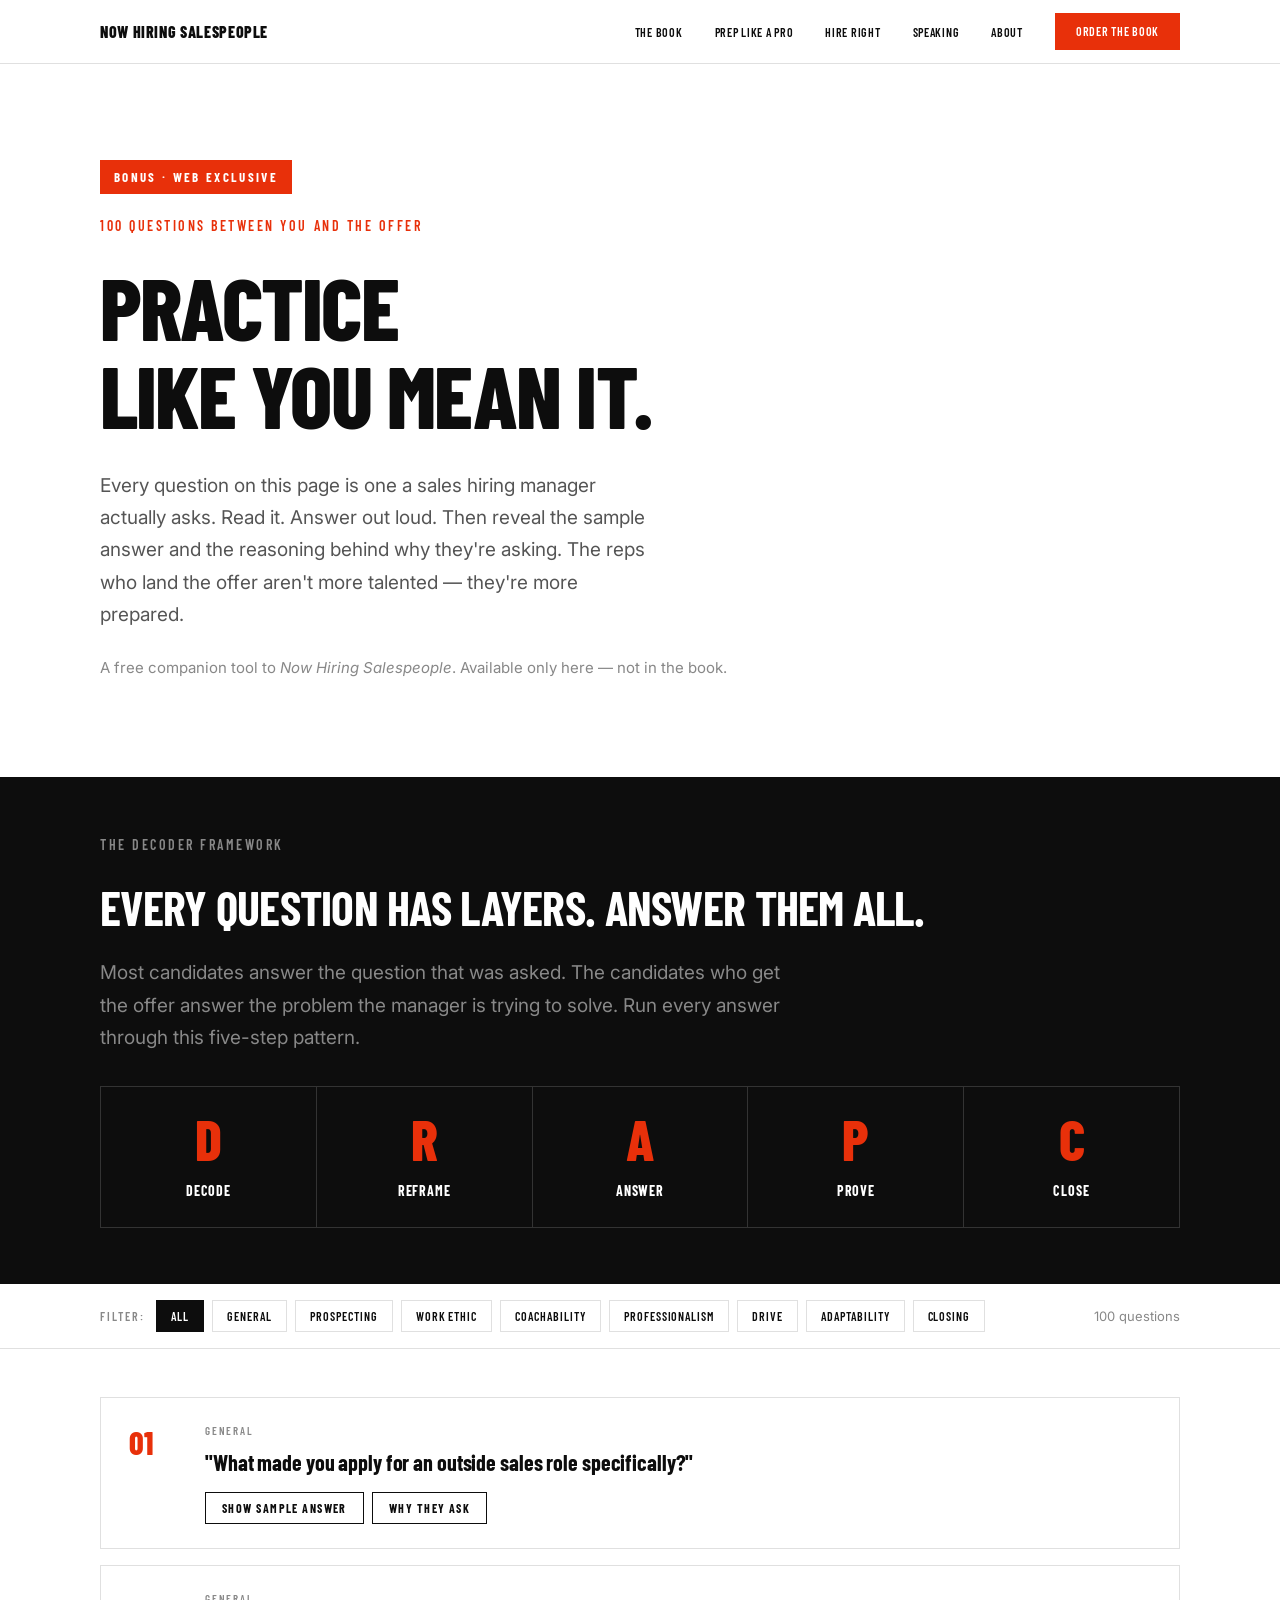
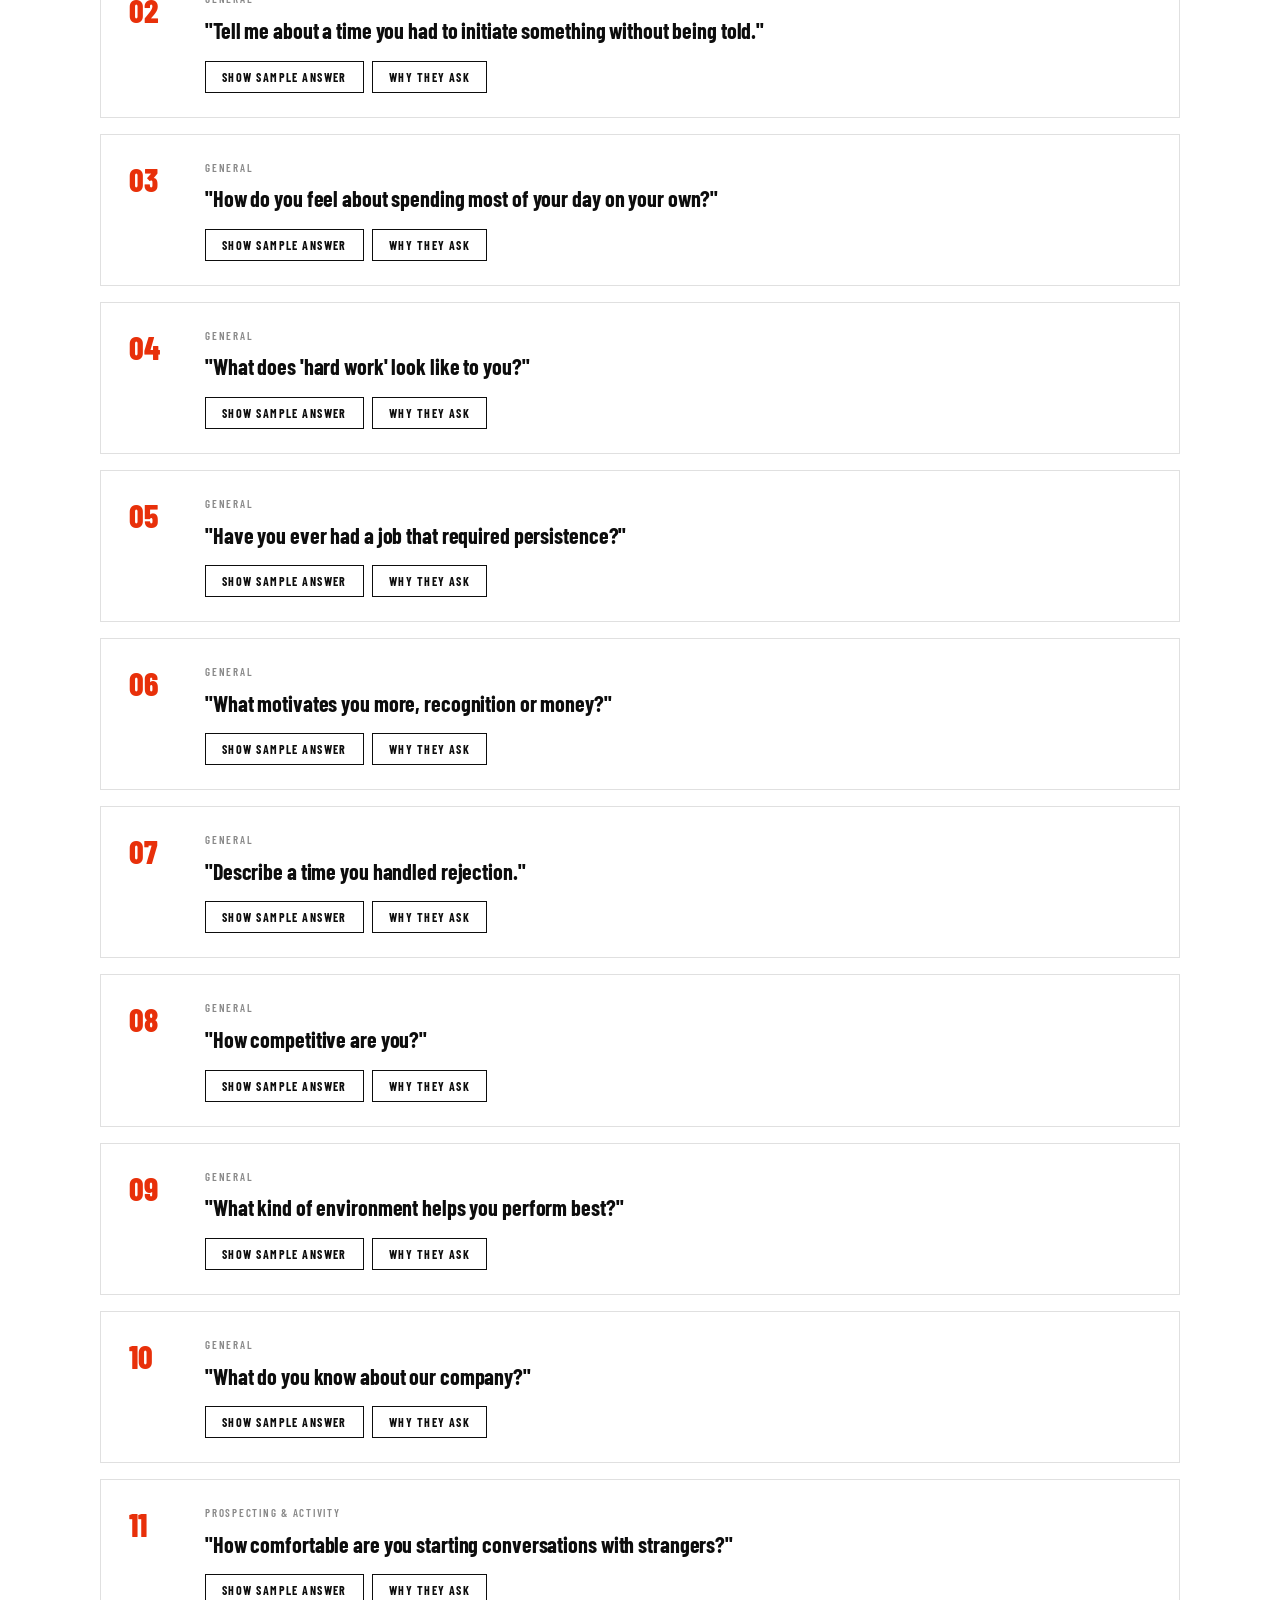
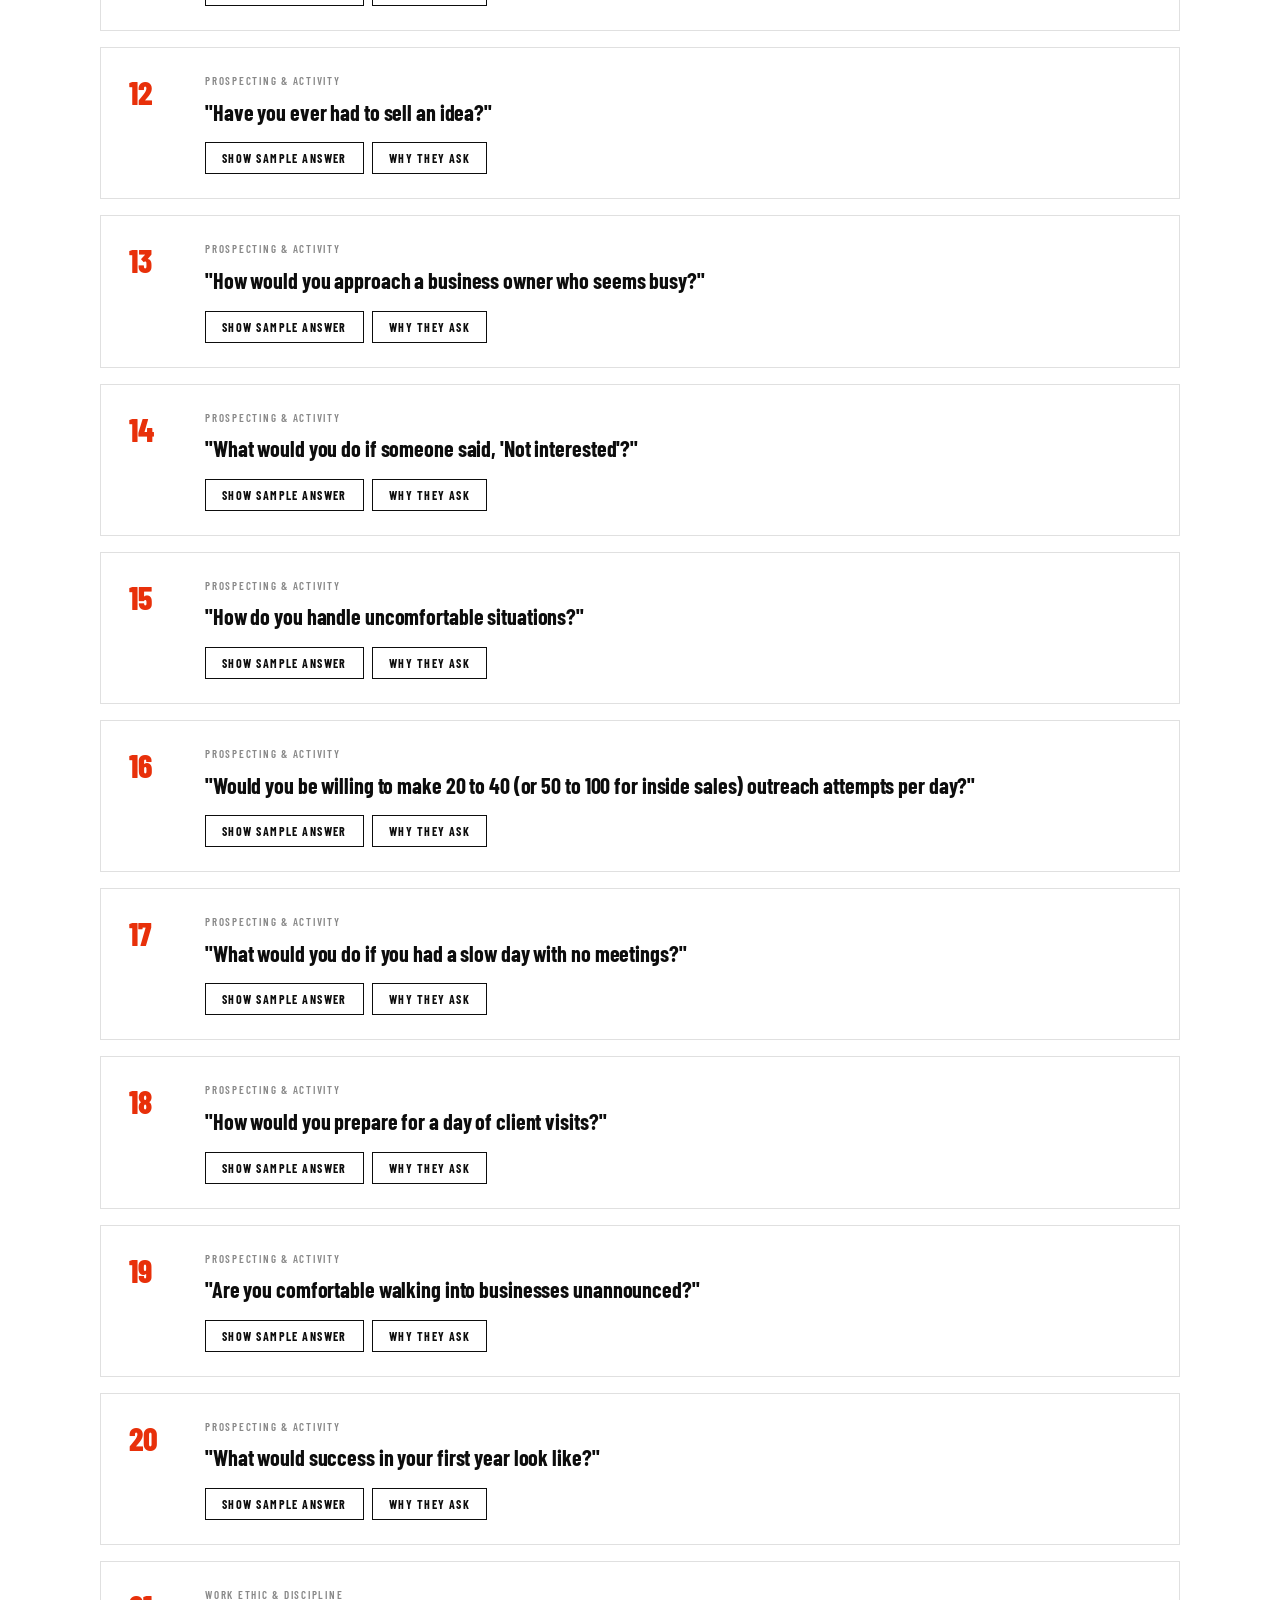
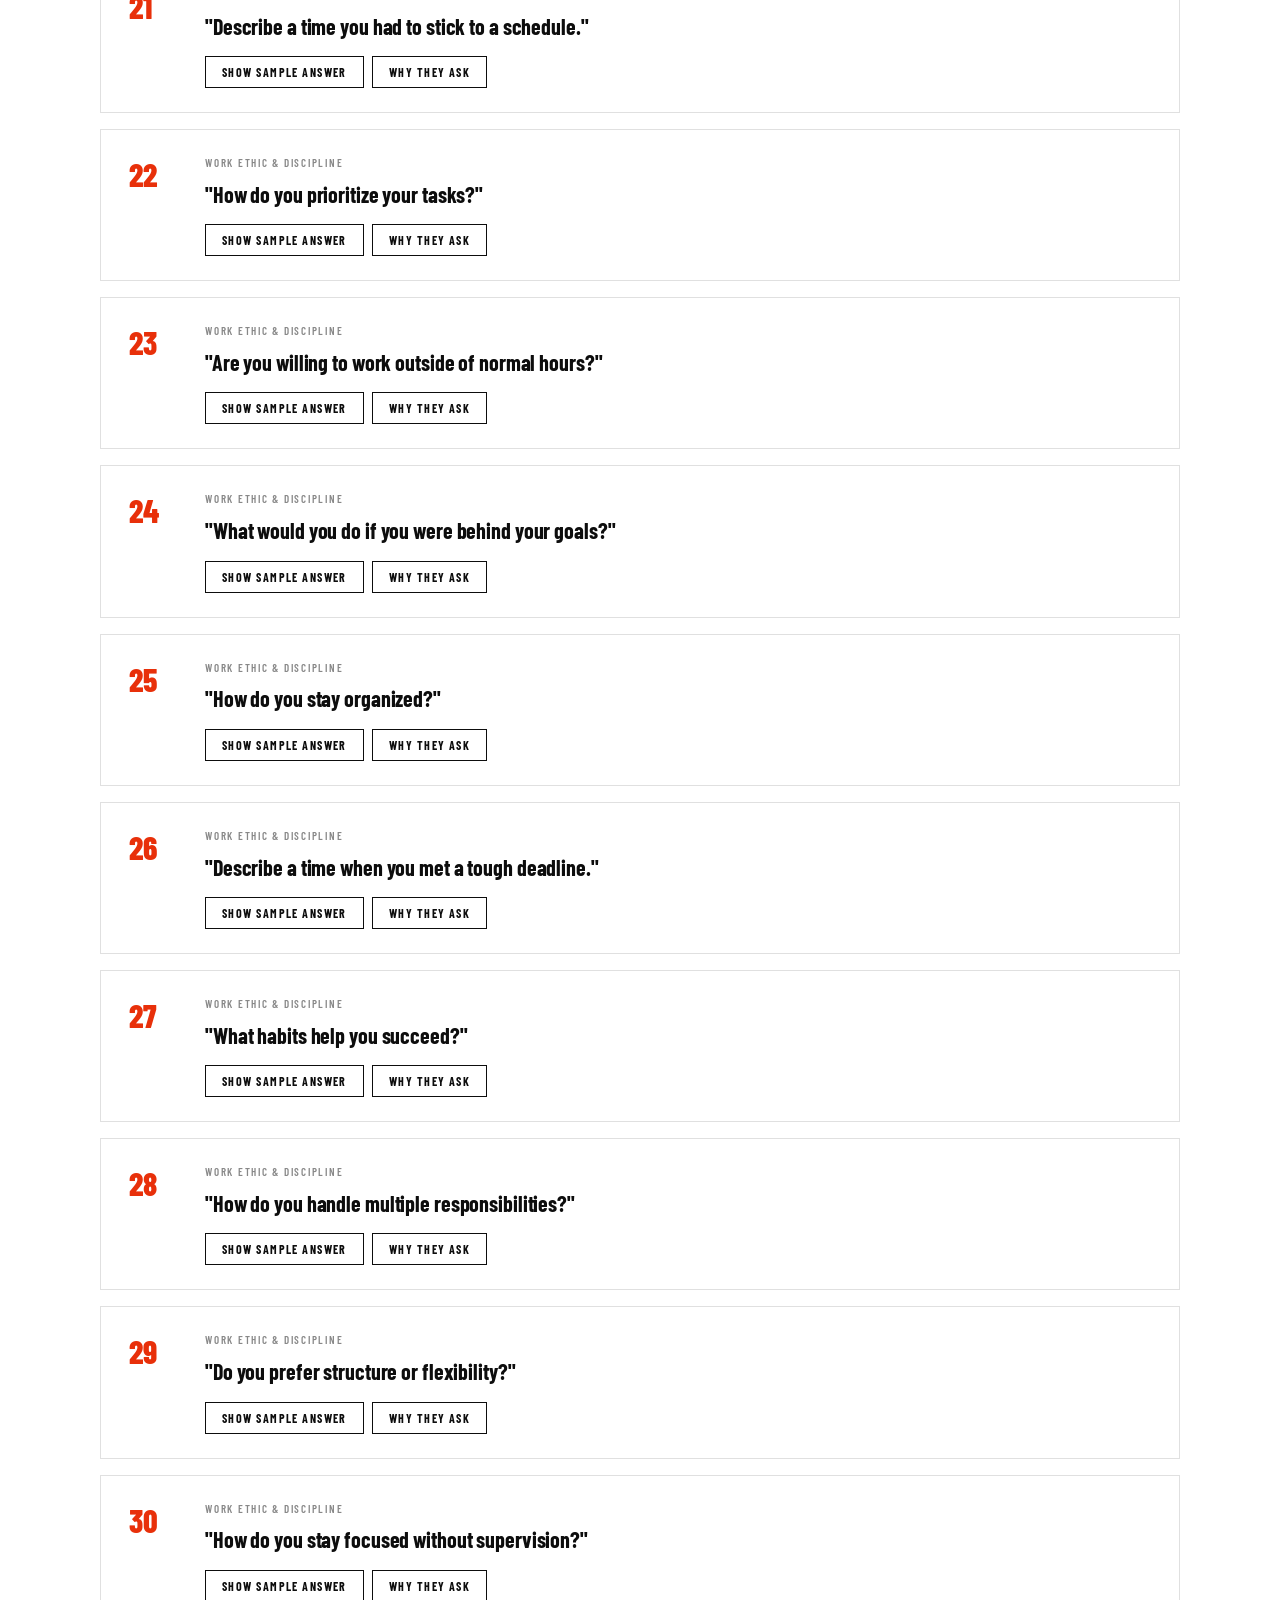
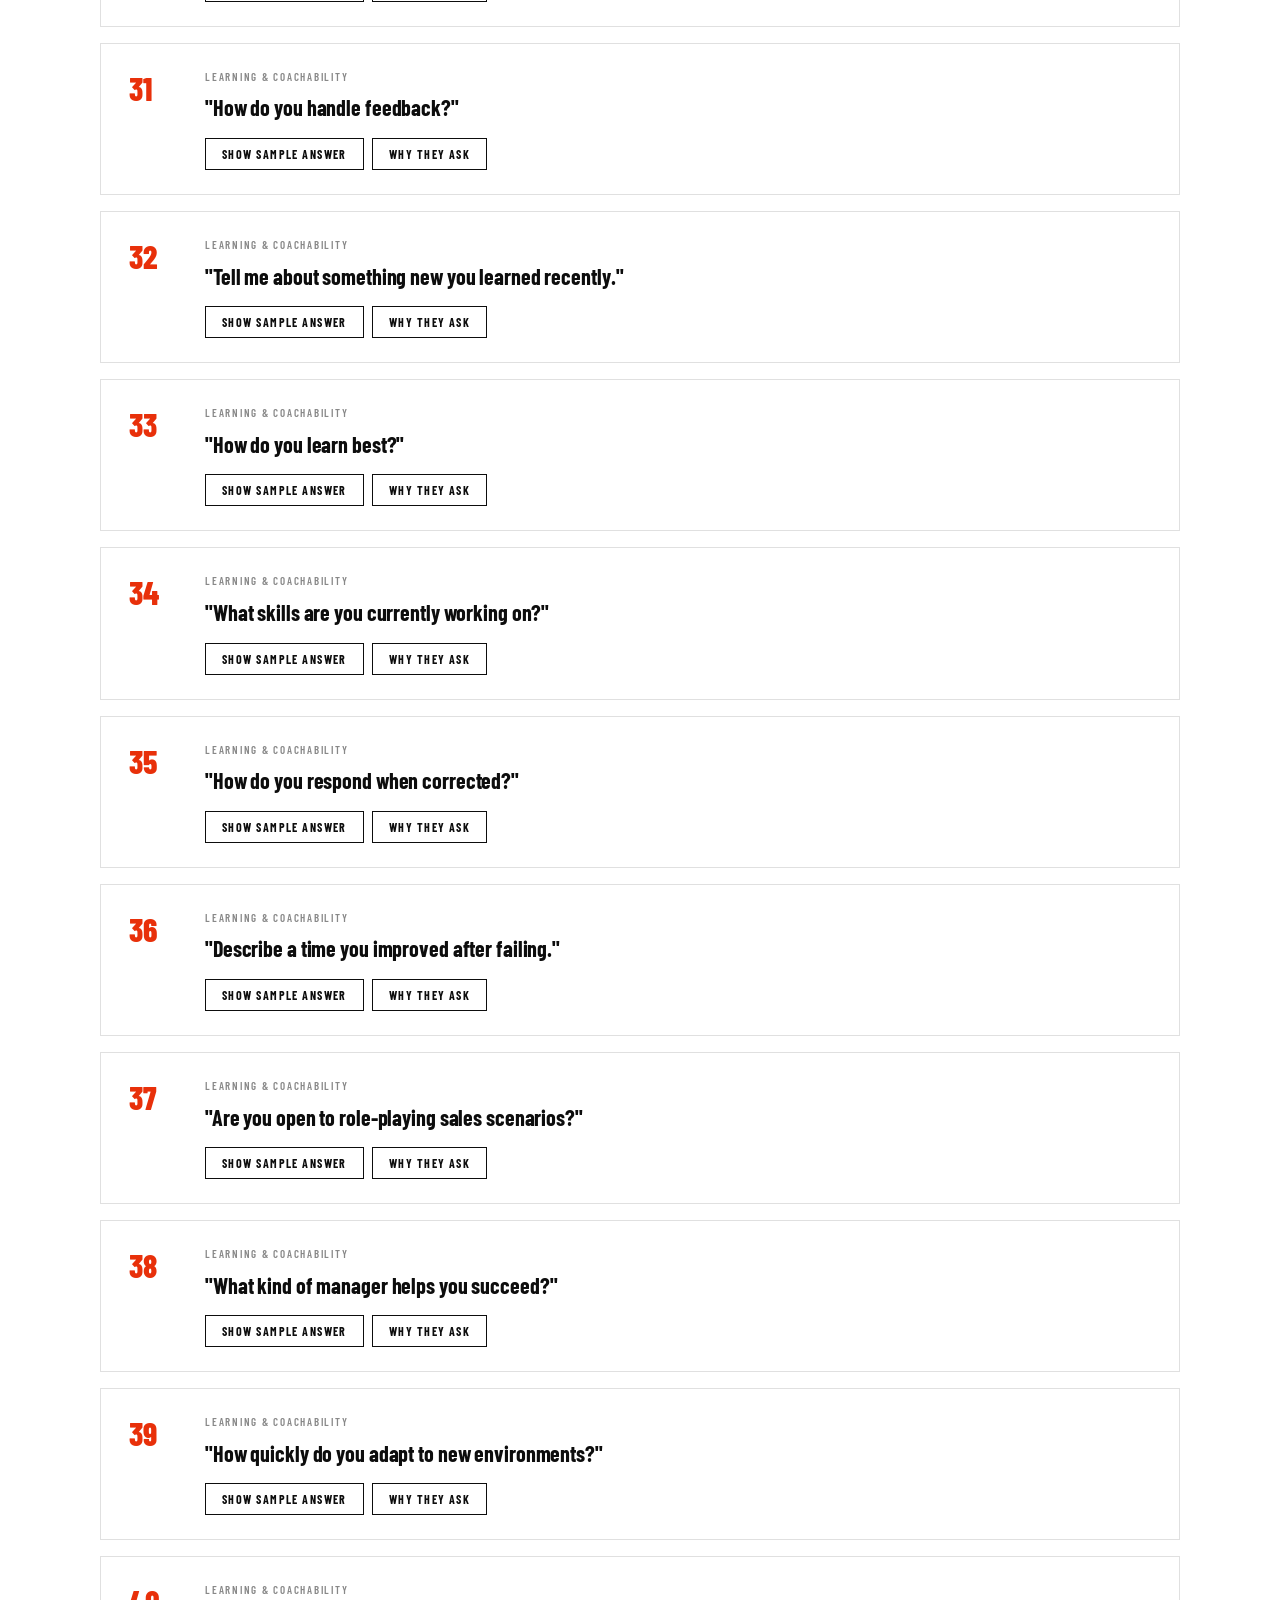
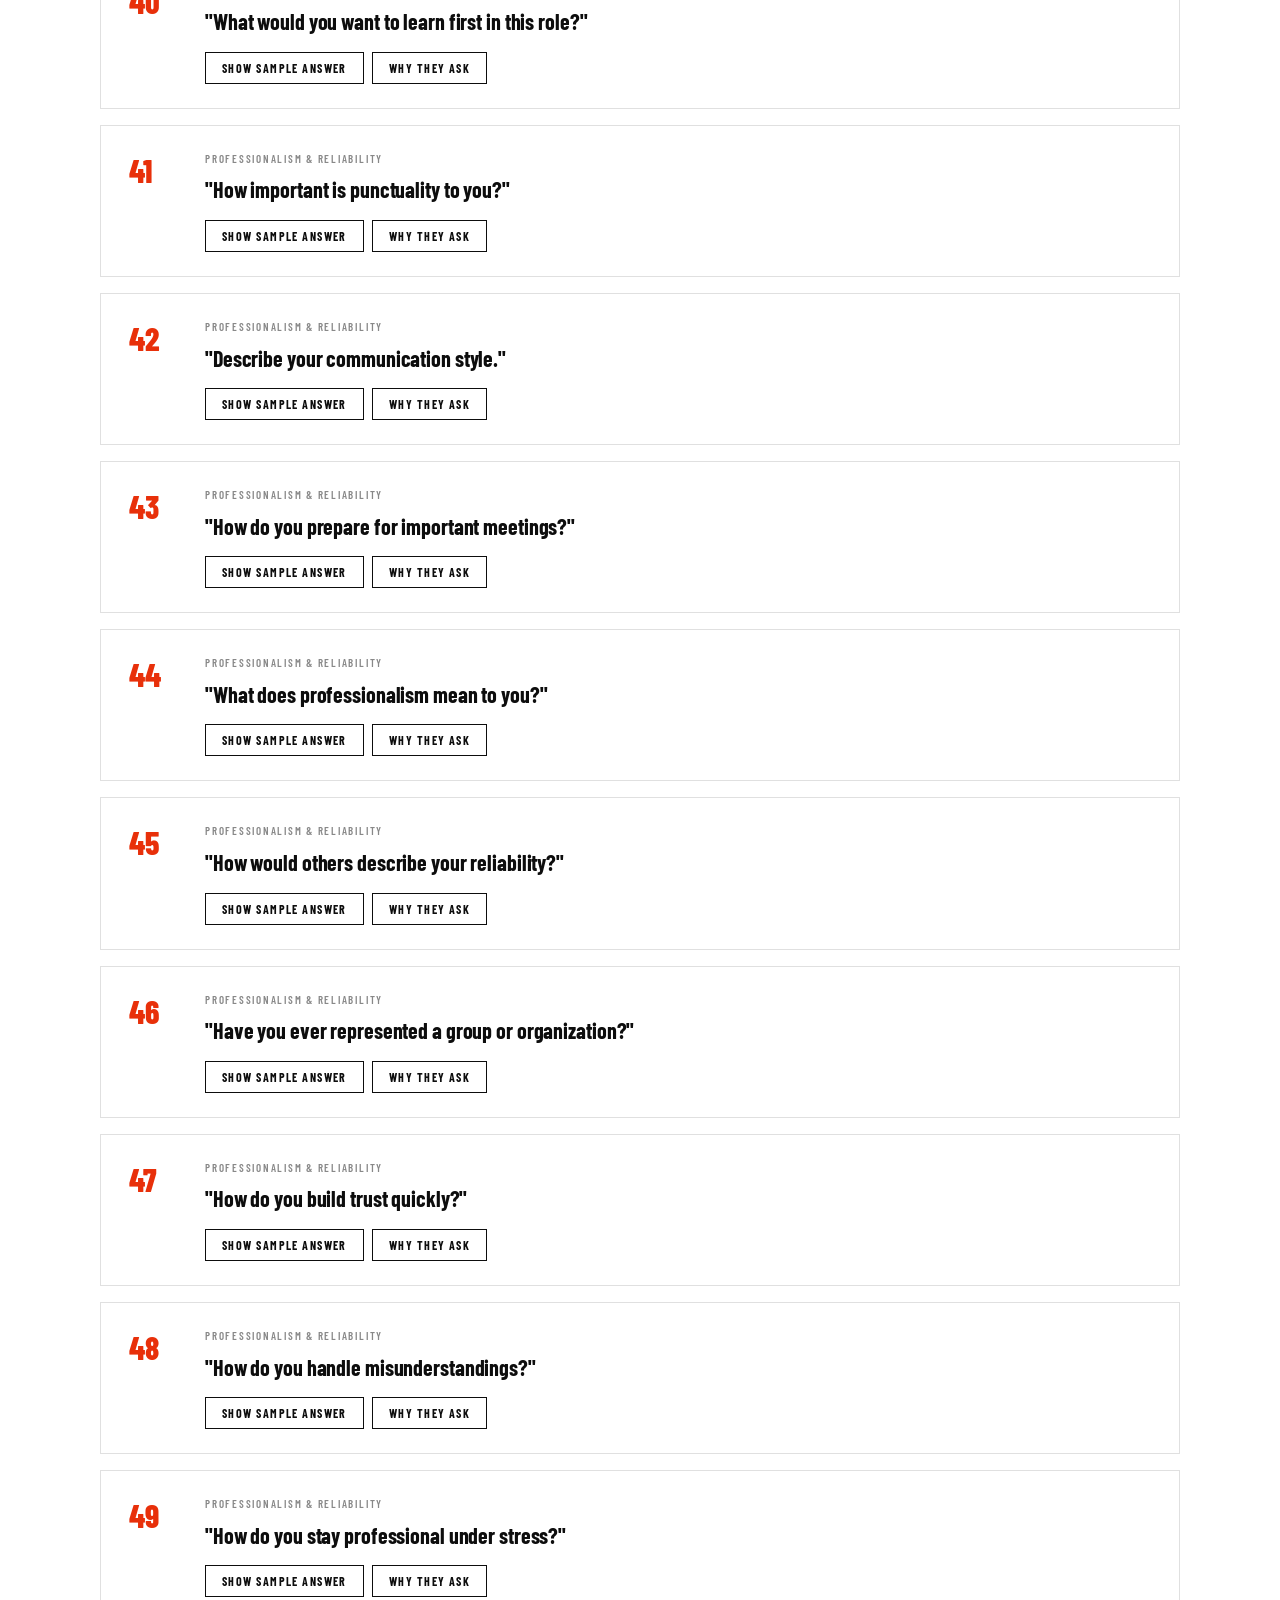
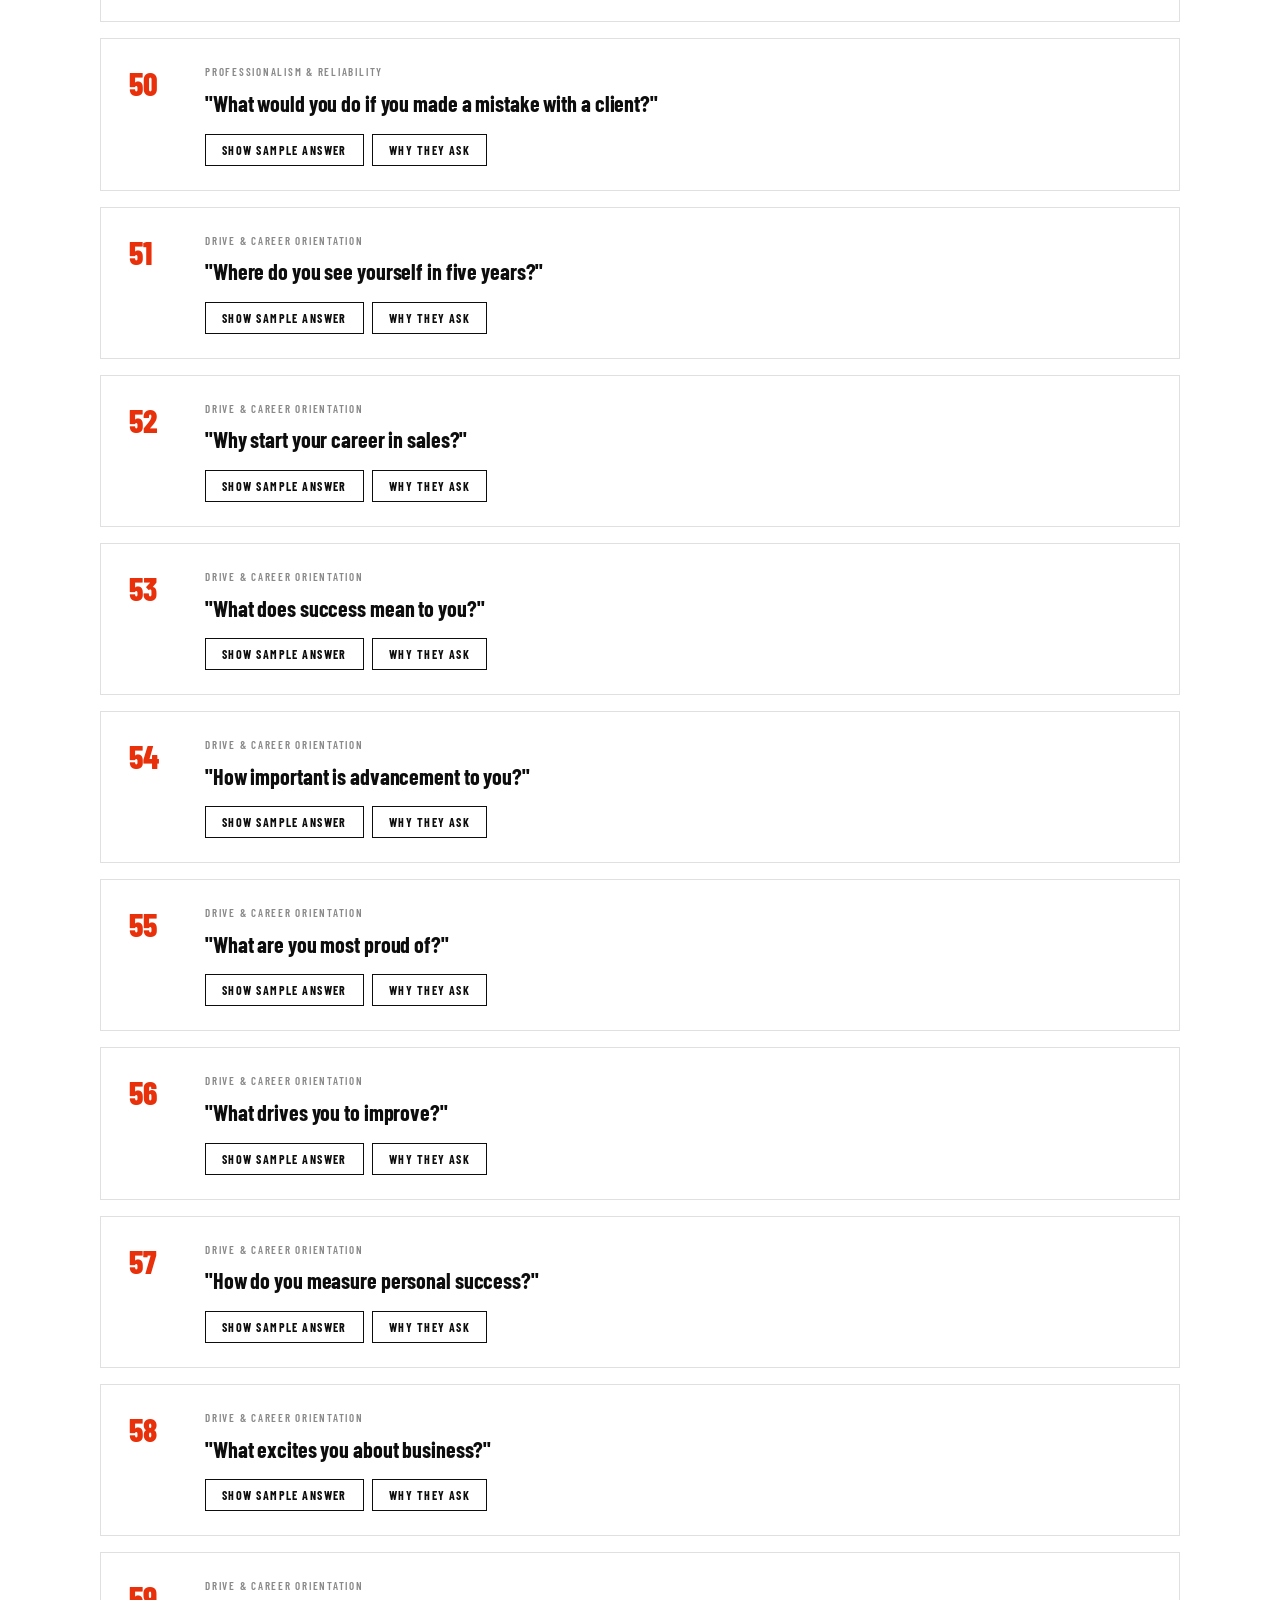
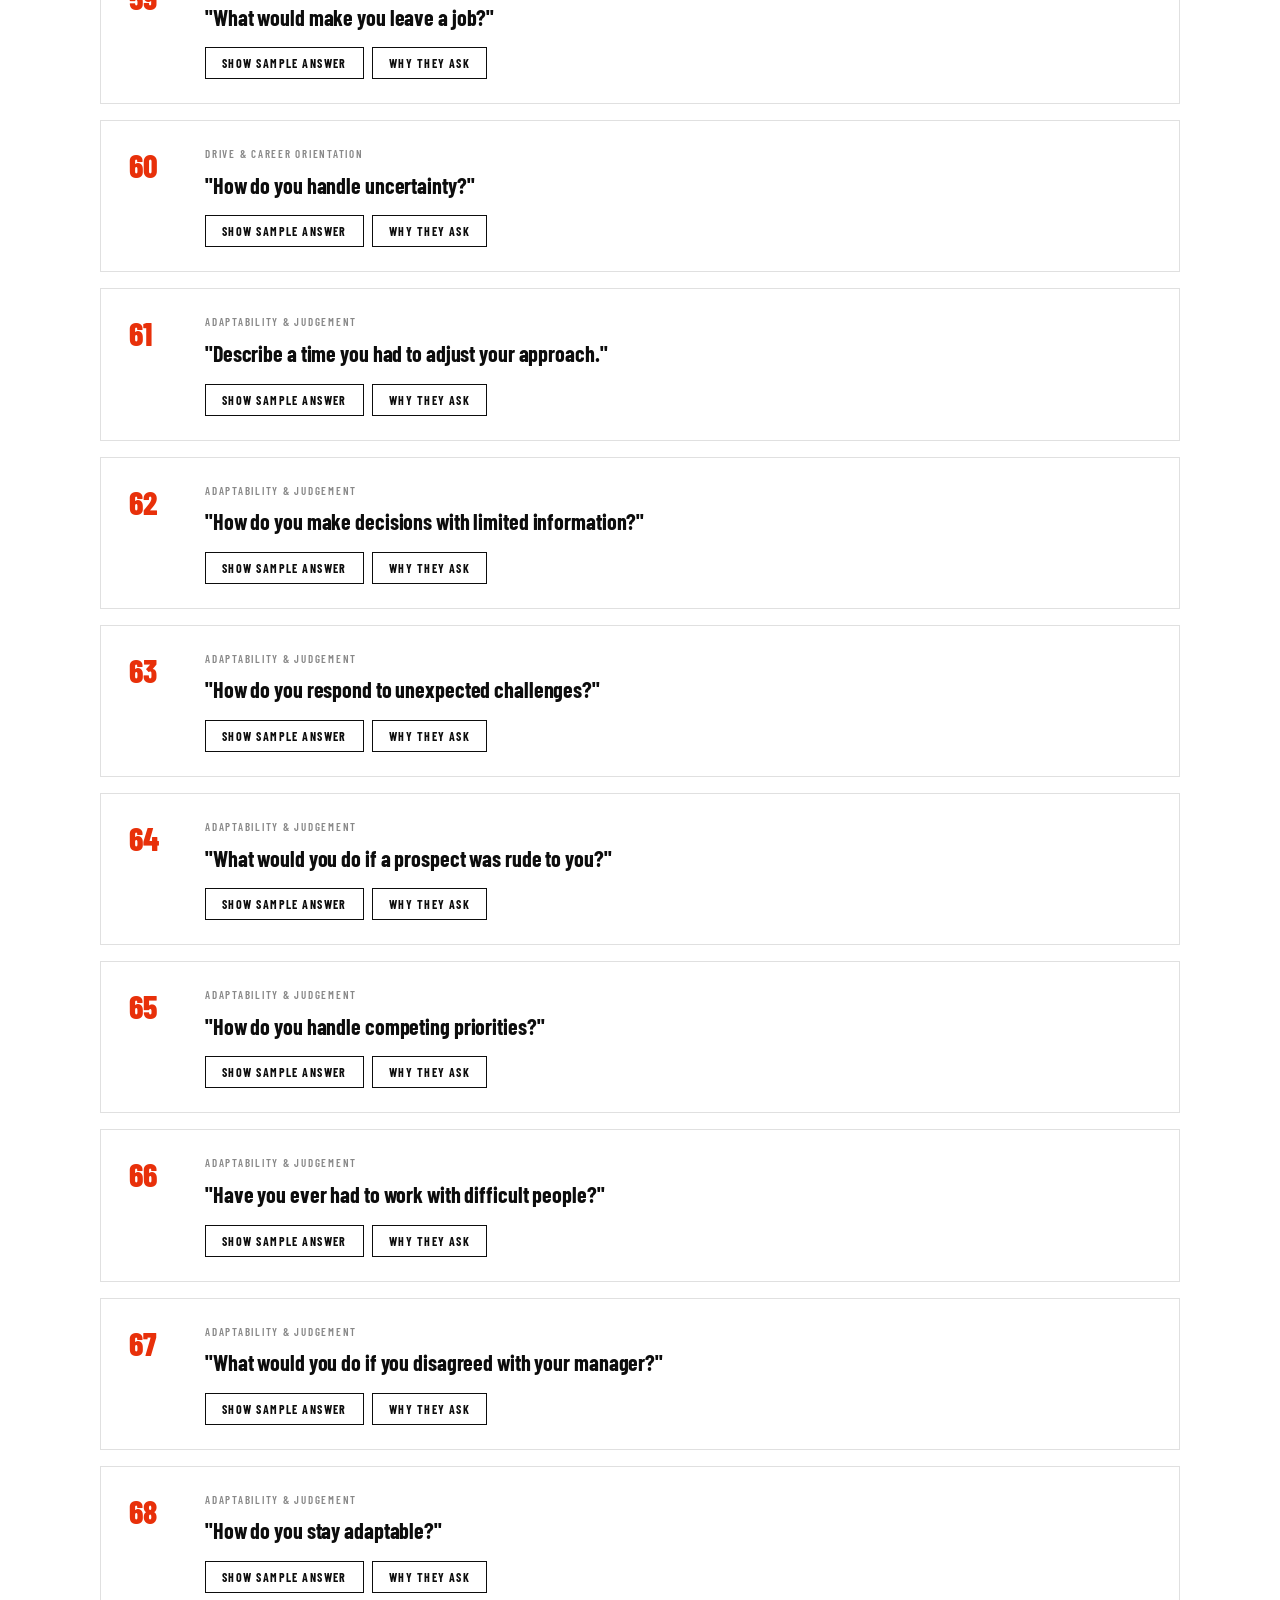
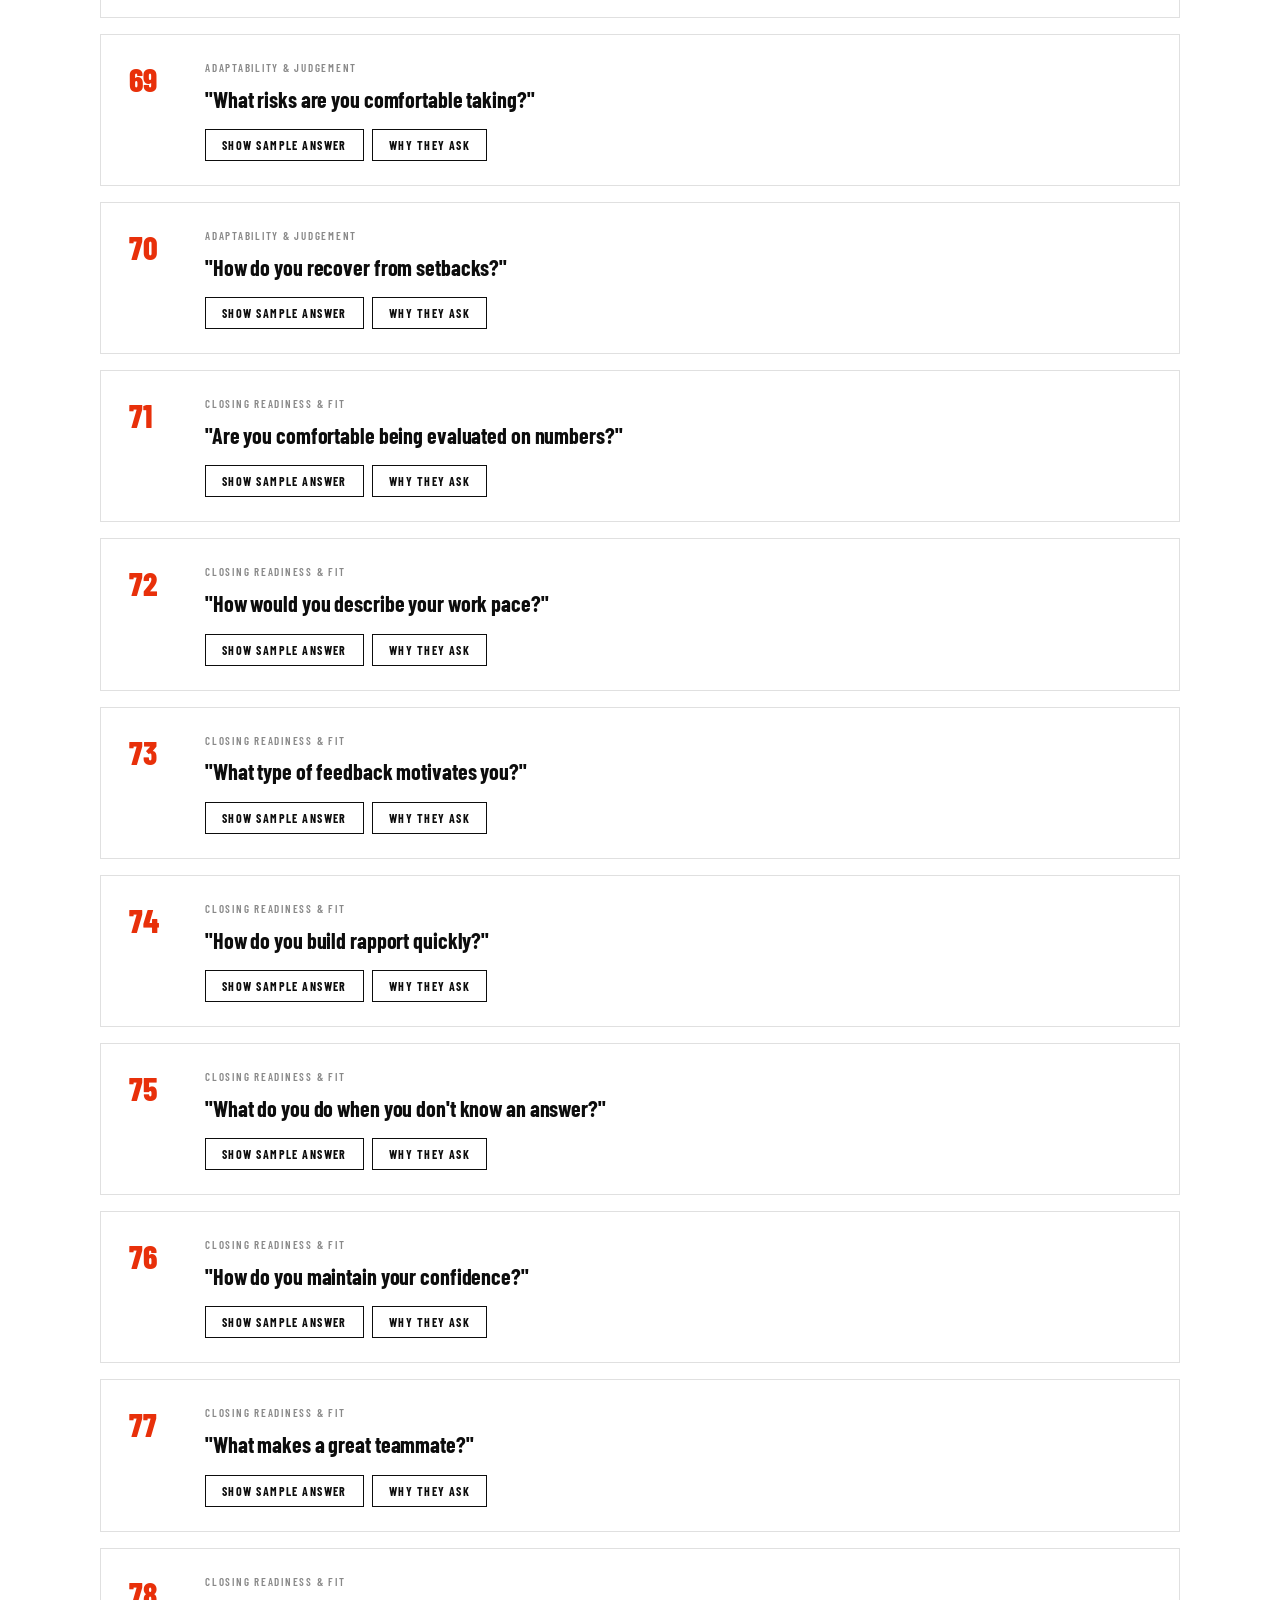
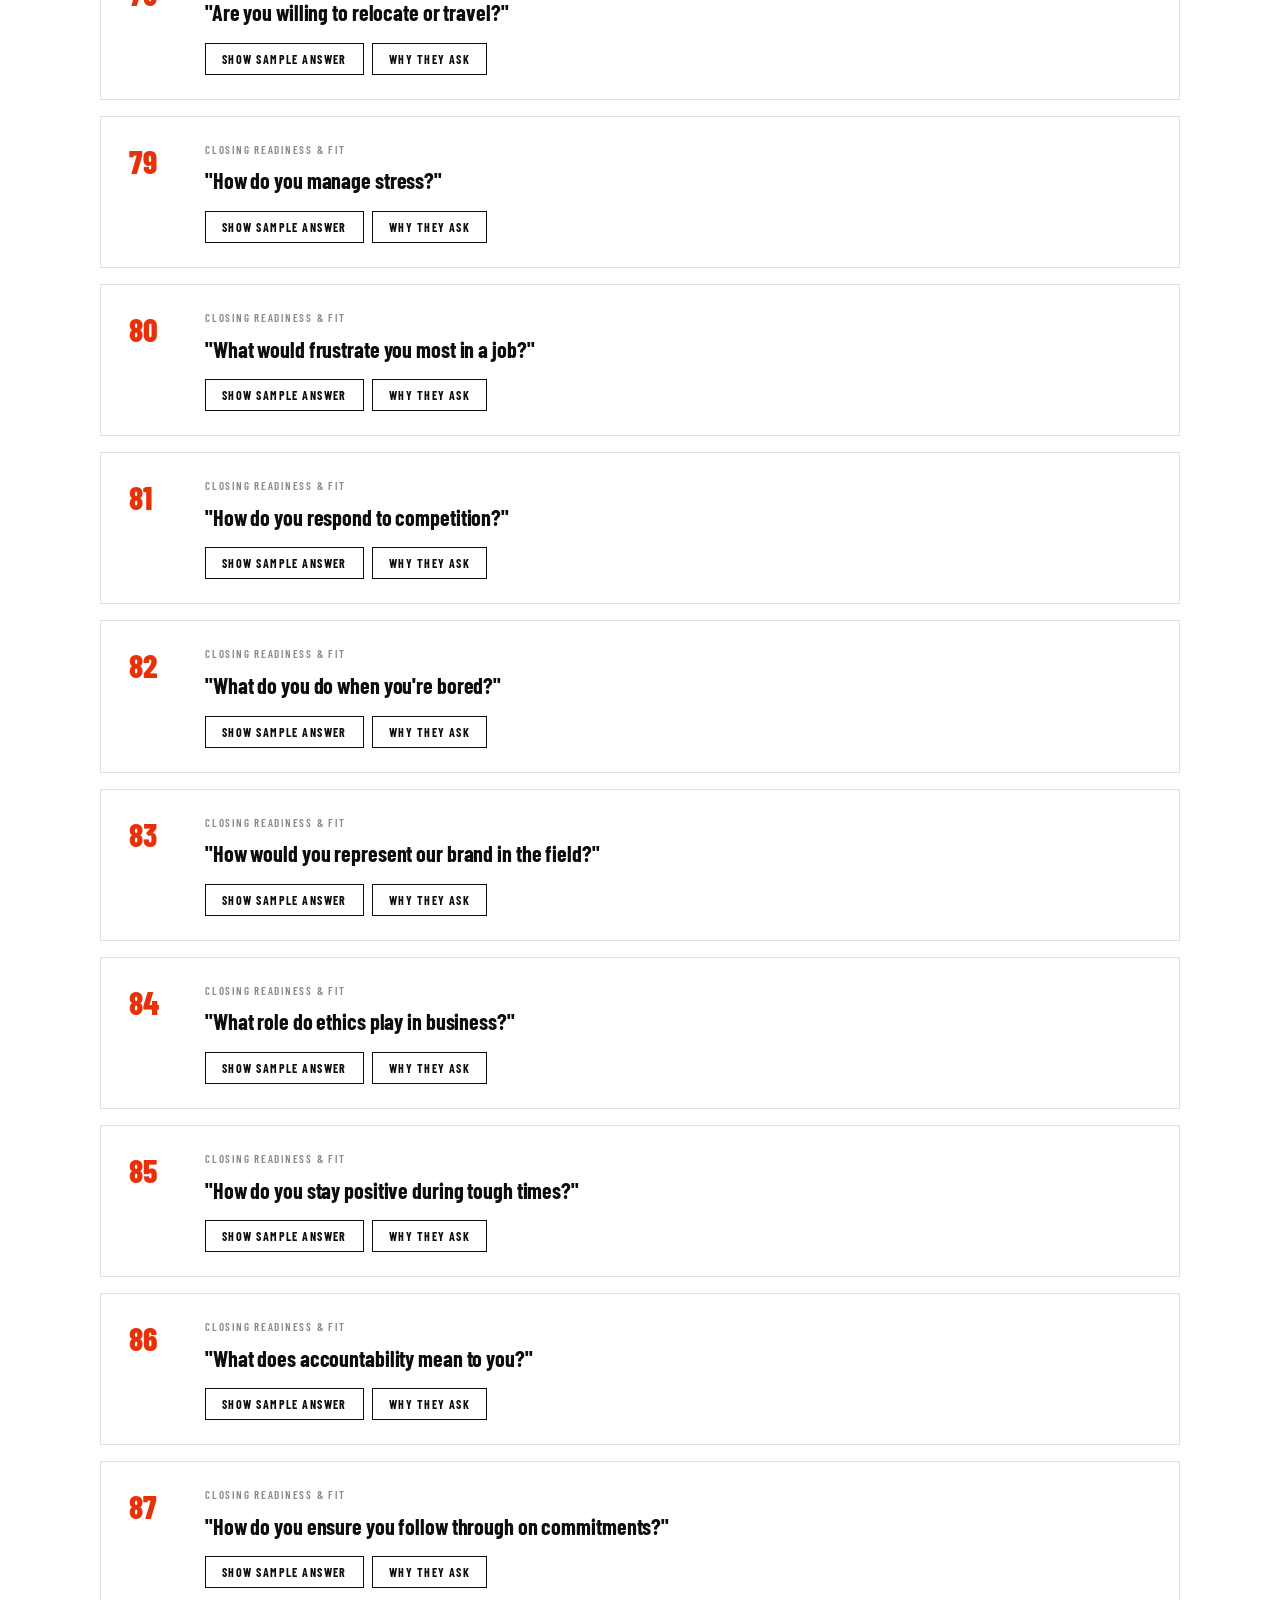
==== prep-questions.html @ 1fdfbde0 "Initial commit: Now Hiring Salespeople website" ====
<!DOCTYPE html>
<html lang="en">
<head>
  <meta charset="UTF-8">
  <meta name="viewport" content="width=device-width, initial-scale=1.0">
  <title>100 Sales Interview Questions — Prep Like a Pro</title>
  <meta name="description" content="100 real sales interview questions with sample answers and the reasoning behind each one. Practice the way you'll be tested. From Now Hiring Salespeople by Steve Richey.">
  <link rel="preconnect" href="https://fonts.googleapis.com">
  <link rel="preconnect" href="https://fonts.gstatic.com" crossorigin>
  <link href="https://fonts.googleapis.com/css2?family=Barlow+Condensed:wght@400;500;600;700;800&family=Inter:wght@400;500;600;700&display=swap" rel="stylesheet">
  <link rel="stylesheet" href="css/styles.css">
  <style>
    /* Page-specific styles */
    .decoder-strip {
      background: var(--color-black);
      color: var(--color-white);
      padding: 56px var(--section-pad-x);
    }
    .decoder-strip .h2 { color: var(--color-white); }
    .decoder-strip p { color: var(--color-grey-500); }
    .decoder-steps {
      display: grid;
      grid-template-columns: repeat(5, 1fr);
      gap: 1px;
      background: #333;
      border: 1px solid #333;
      margin-top: 32px;
    }
    .decoder-step {
      background: var(--color-black);
      padding: 24px 16px;
      text-align: center;
    }
    .decoder-step-letter {
      font-family: var(--font-display);
      font-weight: 800;
      font-size: 56px;
      line-height: 1;
      color: var(--color-orange);
    }
    .decoder-step-label {
      font-family: var(--font-display);
      font-weight: 700;
      font-size: 14px;
      letter-spacing: 0.06em;
      text-transform: uppercase;
      color: var(--color-white);
      margin-top: 12px;
    }

    /* Sticky filter bar */
    .filter-section {
      position: sticky;
      top: 64px;
      z-index: 50;
      background: var(--color-white);
      border-bottom: 1px solid var(--color-grey-300);
      padding: 16px var(--section-pad-x);
    }
    .filter-inner {
      max-width: var(--max-width);
      margin: 0 auto;
      display: flex;
      flex-wrap: wrap;
      gap: 8px;
      align-items: center;
    }
    .filter-label {
      font-family: var(--font-display);
      font-weight: 600;
      font-size: 12px;
      letter-spacing: 0.16em;
      text-transform: uppercase;
      color: var(--color-grey-500);
      margin-right: 4px;
    }
    .filter-btn {
      font-family: var(--font-display);
      font-weight: 600;
      font-size: 12px;
      letter-spacing: 0.08em;
      text-transform: uppercase;
      padding: 8px 14px;
      border: 1px solid var(--color-grey-300);
      border-radius: 0;
      background: var(--color-white);
      color: var(--color-black);
      cursor: pointer;
      transition: background 0.12s ease, color 0.12s ease, border-color 0.12s ease;
    }
    .filter-btn:hover { border-color: var(--color-black); }
    .filter-btn.is-active {
      background: var(--color-black);
      color: var(--color-white);
      border-color: var(--color-black);
    }
    .filter-count {
      margin-left: auto;
      font-family: var(--font-body);
      font-size: 13px;
      color: var(--color-grey-500);
    }

    /* Question cards */
    .questions-section { padding: 48px var(--section-pad-x); }
    .questions-list {
      max-width: var(--max-width);
      margin: 0 auto;
      display: flex;
      flex-direction: column;
      gap: 16px;
    }
    .qc {
      border: 1px solid var(--color-grey-300);
      background: var(--color-white);
      padding: 24px 28px;
      display: grid;
      grid-template-columns: 56px 1fr;
      gap: 20px;
      align-items: start;
    }
    .qc.is-hidden { display: none; }
    .qc-num {
      font-family: var(--font-display);
      font-weight: 800;
      font-size: 32px;
      color: var(--color-orange);
      line-height: 1;
      padding-top: 4px;
    }
    .qc-body { min-width: 0; }
    .qc-cat {
      font-family: var(--font-display);
      font-weight: 600;
      font-size: 11px;
      letter-spacing: 0.16em;
      text-transform: uppercase;
      color: var(--color-grey-500);
      margin-bottom: 8px;
    }
    .qc-q {
      font-family: var(--font-display);
      font-weight: 700;
      font-size: 22px;
      line-height: 1.25;
      color: var(--color-black);
      letter-spacing: -0.005em;
    }
    .qc-actions {
      display: flex;
      flex-wrap: wrap;
      gap: 8px;
      margin-top: 16px;
    }
    .qc-toggle {
      font-family: var(--font-display);
      font-weight: 700;
      font-size: 12px;
      letter-spacing: 0.12em;
      text-transform: uppercase;
      padding: 8px 16px;
      border: 1px solid var(--color-black);
      background: var(--color-white);
      color: var(--color-black);
      border-radius: 0;
      cursor: pointer;
      transition: background 0.12s ease, color 0.12s ease;
    }
    .qc-toggle:hover { background: var(--color-grey-100); }
    .qc-toggle.is-open {
      background: var(--color-black);
      color: var(--color-white);
    }
    .qc-reveal {
      display: none;
      margin-top: 16px;
      border-left: 4px solid var(--color-orange);
      background: var(--color-grey-100);
      padding: 16px 20px;
    }
    .qc-reveal.is-open { display: block; }
    .qc-reveal-label {
      font-family: var(--font-display);
      font-weight: 600;
      font-size: 11px;
      letter-spacing: 0.16em;
      text-transform: uppercase;
      color: var(--color-orange);
      margin-bottom: 8px;
    }
    .qc-reveal-text {
      font-family: var(--font-body);
      font-size: 16px;
      line-height: 1.7;
      color: var(--color-grey-600);
    }
    .qc-reveal-text strong { color: var(--color-black); }

    .empty-state {
      max-width: var(--max-width);
      margin: 48px auto;
      text-align: center;
      padding: 48px;
      border: 1px solid var(--color-grey-300);
      color: var(--color-grey-500);
    }

    @media (max-width: 720px) {
      .decoder-steps { grid-template-columns: repeat(5, 1fr); gap: 1px; }
      .decoder-step { padding: 16px 6px; }
      .decoder-step-letter { font-size: 36px; }
      .decoder-step-label { font-size: 11px; }
      .qc { grid-template-columns: 40px 1fr; gap: 12px; padding: 18px 18px; }
      .qc-num { font-size: 24px; }
      .qc-q { font-size: 18px; }
      .filter-section { padding: 12px var(--section-pad-x); top: 64px; }
      .filter-count { width: 100%; margin-left: 0; margin-top: 4px; }
    }
  </style>
</head>
<body>

  <!-- ========== Nav ========== -->
  <nav class="nav" style="position:sticky;top:0;z-index:100;background:#FFFFFF;border-bottom:1px solid #E0E0E0;height:64px;display:flex;align-items:center;padding:0 48px;">
    <div class="nav-inner">
      <a href="index.html" class="nav-brand">Now Hiring Salespeople</a>
      <button class="nav-toggle" aria-expanded="false" aria-label="Toggle navigation">Menu</button>
      <ul class="nav-links">
        <li><a href="index.html">The Book</a></li>
        <li><a href="prep.html">Prep Like a Pro</a></li>
        <li><a href="hire-right.html">Hire Right</a></li>
        <li><a href="speaking.html">Speaking</a></li>
        <li><a href="about.html">About</a></li>
        <li><a href="index.html#order" class="btn btn-cta" style="padding:10px 20px;font-size:12px;">Order the Book</a></li>
      </ul>
    </div>
  </nav>

  <!-- ========== Hero ========== -->
  <section class="hero">
    <div class="hero-grid" style="grid-template-columns:1fr;">
      <div>
        <span style="display:inline-block;background:#E8300A;color:#fff;font-family:'Barlow Condensed',sans-serif;font-weight:700;font-size:13px;padding:6px 14px;letter-spacing:0.18em;text-transform:uppercase;margin-bottom:20px;">Bonus · Web Exclusive</span>
        <p class="eyebrow">100 Questions Between You and the Offer</p>
        <h1 class="hero-title">Practice<br>Like You Mean It.</h1>
        <p class="hero-subtitle">Every question on this page is one a sales hiring manager actually asks. Read it. Answer out loud. Then reveal the sample answer and the reasoning behind why they're asking. The reps who land the offer aren't more talented — they're more prepared.</p>
        <p class="body mt-6" style="color:#888;font-size:15px;">A free companion tool to <em>Now Hiring Salespeople</em>. Available only here — not in the book.</p>
      </div>
    </div>
  </section>

  <!-- ========== Decoder Framework Strip ========== -->
  <section class="decoder-strip">
    <div class="section-inner">
      <p class="eyebrow">The Decoder Framework</p>
      <h2 class="h2">Every Question Has Layers. Answer Them All.</h2>
      <p class="body-large mt-6" style="color:#888;max-width:680px;">Most candidates answer the question that was asked. The candidates who get the offer answer the problem the manager is trying to solve. Run every answer through this five-step pattern.</p>
      <div class="decoder-steps">
        <div class="decoder-step">
          <div class="decoder-step-letter">D</div>
          <div class="decoder-step-label">Decode</div>
        </div>
        <div class="decoder-step">
          <div class="decoder-step-letter">R</div>
          <div class="decoder-step-label">Reframe</div>
        </div>
        <div class="decoder-step">
          <div class="decoder-step-letter">A</div>
          <div class="decoder-step-label">Answer</div>
        </div>
        <div class="decoder-step">
          <div class="decoder-step-letter">P</div>
          <div class="decoder-step-label">Prove</div>
        </div>
        <div class="decoder-step">
          <div class="decoder-step-letter">C</div>
          <div class="decoder-step-label">Close</div>
        </div>
      </div>
    </div>
  </section>

  <!-- ========== Filter bar ========== -->
  <section class="filter-section" id="filters">
    <div class="filter-inner">
      <span class="filter-label">Filter:</span>
      <button class="filter-btn is-active" data-filter="all">All</button>
      <button class="filter-btn" data-filter="general">General</button>
      <button class="filter-btn" data-filter="prospecting">Prospecting</button>
      <button class="filter-btn" data-filter="ethic">Work Ethic</button>
      <button class="filter-btn" data-filter="coaching">Coachability</button>
      <button class="filter-btn" data-filter="professional">Professionalism</button>
      <button class="filter-btn" data-filter="drive">Drive</button>
      <button class="filter-btn" data-filter="adaptability">Adaptability</button>
      <button class="filter-btn" data-filter="closing">Closing</button>
      <span class="filter-count" id="filter-count">100 questions</span>
    </div>
  </section>

  <!-- ========== Questions list ========== -->
  <section class="questions-section">
    <div class="questions-list" id="questions-list"><!-- populated by JS --></div>
    <div class="empty-state" id="empty-state" style="display:none;">No questions in that category.</div>
  </section>

  <!-- ========== End CTA ========== -->
  <section class="section section-grey">
    <div class="section-inner text-center">
      <p class="eyebrow">Want the Whole Playbook?</p>
      <h2 class="h2">The Book Goes Deeper Than the Practice Tool.</h2>
      <p class="body-large mt-6" style="max-width:640px;margin-left:auto;margin-right:auto;">The Decoder Framework, the five hiring manager personas, the closing patterns, and the 90-day plan for after you get the job — all in <em>Now Hiring Salespeople</em>.</p>
      <div class="btn-row" style="justify-content:center;margin-top:32px;">
        <a href="index.html#order" class="btn btn-cta">Order the Book</a>
        <a href="index.html" class="btn btn-secondary">Read More About It</a>
      </div>
    </div>
  </section>

  <!-- ========== Footer ========== -->
  <footer class="footer">
    <div class="footer-inner">
      <div>
        <div class="footer-brand">Now Hiring Salespeople</div>
        <a href="https://www.linkedin.com/company/nowhiringsalespeople/" target="_blank" rel="noopener noreferrer" style="display:inline-block;margin-top:6px;font-family:'Inter',sans-serif;font-size:13px;color:#888;text-decoration:none;">Follow on LinkedIn →</a>
      </div>
      <ul class="footer-links">
        <li><a href="index.html">The Book</a></li>
        <li><a href="prep.html">Prep</a></li>
        <li><a href="hire-right.html">Hire Right</a></li>
        <li><a href="speaking.html">Speaking</a></li>
        <li><a href="about.html">About</a></li>
      </ul>
      <div class="footer-copy">© 2026 Steve Richey. All rights reserved.</div>
    </div>
  </footer>

  <script src="js/site.js"></script>
  <script>
    // ========== 100 Questions Data ==========
    const CATEGORIES = {
      general: 'General',
      prospecting: 'Prospecting & Activity',
      ethic: 'Work Ethic & Discipline',
      coaching: 'Learning & Coachability',
      professional: 'Professionalism & Reliability',
      drive: 'Drive & Career Orientation',
      adaptability: 'Adaptability & Judgement',
      closing: 'Closing Readiness & Fit'
    };

    const QUESTIONS = [
      // General (1-10)
      { c: 'general', q: `"What made you apply for an outside sales role specifically?"`, a: `I like roles where effort directly impacts results. Outside sales seems performance driven, competitive, and people focused, which fits how I work best.`, w: `Managers want to confirm motivation for commission based sales and your ability to thrive in self directed work.` },
      { c: 'general', q: `"Tell me about a time you had to initiate something without being told."`, a: `In college, I created a group study schedule before exams because no one else stepped up. It improved participation and test results.`, w: `They are trying to determine if you are a self starter, which is critical to sales.` },
      { c: 'general', q: `"How do you feel about spending most of your day on your own?"`, a: `I'm comfortable working independently as long as I know the expectations and goals.`, w: `Outside reps are often unsupervised. They have to trust you to go do the work without holding your hand.` },
      { c: 'general', q: `"What does 'hard work' look like to you?"`, a: `To me, hard work is the consistent effort even when results aren't immediate. It's about doing the activity needed to succeed.`, w: `Sales success is completely dependent on sales activity and your willingness to put in the work.` },
      { c: 'general', q: `"Have you ever had a job that required persistence?"`, a: `During a volunteer fundraising campaign, we had to contact many potential donors, and most didn't respond right away. I kept following up respectfully and stayed committed to the goal. That persistence helped us reach our target and taught me the importance of consistent effort.`, w: `Persistence predicts prospecting success.` },
      { c: 'general', q: `"What motivates you more, recognition or money?"`, a: `Both matter, but money would be the biggest motivator.`, w: `They are trying to determine if there's alignment between your goals and their incentives.` },
      { c: 'general', q: `"Describe a time you handled rejection."`, a: `The first time I applied for a leadership position I didn't get it. I asked for feedback, worked my tail off, and then reapplied the next semester successfully.`, w: `Are you resilient enough to stick with things even after an initial rejection?` },
      { c: 'general', q: `"How competitive are you?"`, a: `Very. I enjoy being measured against others and improving against benchmarks.`, w: `Sales as a whole is built on competition. You need to be competitive to thrive in sales. That competitive drive doesn't need to be external — some great salespeople are internally driven by competing against their own numbers — but you still have to be a competitor.` },
      { c: 'general', q: `"What kind of environment helps you perform best?"`, a: `Clear goals, accountability, and the ability to control outcomes through effort.`, w: `This is a consistency question to see if you're still aligned with a culture driven by performance.` },
      { c: 'general', q: `"What do you know about our company?"`, a: `You provide B2B services that help businesses operate more efficiently, and growth depends on new customer acquisition and strong service relationships to retain business.`, w: `They are checking to see if you are prepared for this interview and have done your research. It's an indicator that you'll prepare for your meetings with prospects.` },

      // Prospecting & Activity Tolerance (11-20)
      { c: 'prospecting', q: `"How comfortable are you starting conversations with strangers?"`, a: `Very comfortable. I see it as an opportunity to learn and connect.`, w: `They are going to ask you to do a large number of cold calls — you have to be comfortable talking to strangers.` },
      { c: 'prospecting', q: `"Have you ever had to sell an idea?"`, a: `I convinced classmates to join a volunteer event by explaining what was in it for them and how it would impact their resume and the benefits of serving the particular organization.`, w: `Everyone sells something, but salespeople know when they are selling. Even without sales experience, you've sold ideas — you just have to realize it.` },
      { c: 'prospecting', q: `"How would you approach a business owner who seems busy?"`, a: `I'd be respectful, concise, and ask if now was a good time to connect or if a later time would work for them.`, w: `Do you understand how to conduct yourself like a professional?` },
      { c: 'prospecting', q: `"What would you do if someone said, 'Not interested'?"`, a: `I'd acknowledge it politely and ask if there was a better time, or a reason our conversation wasn't relevant to them.`, w: `They are trying to get an idea of what your objection-handling instincts are.` },
      { c: 'prospecting', q: `"How do you handle uncomfortable situations?"`, a: `I stay calm, listen, and focus on what people are really saying. That usually helps take the uncomfortable out of the situation, at least on my end.`, w: `Sales conversations can be tough. Staying calm under pressure shows you can handle the stress.` },
      { c: 'prospecting', q: `"Would you be willing to make 20 to 40 (or 50 to 100 for inside sales) outreach attempts per day?"`, a: `Yes. I completely understand that activity is what's going to drive opportunity.`, w: `They want to know if you understand what you're signing up for and whether you're willing to handle the volume it takes to be successful.` },
      { c: 'prospecting', q: `"What would you do if you had a slow day with no meetings?"`, a: `I'd prospect like crazy to fill my funnel and follow up with other deals in my pipeline.`, w: `This is another check on your ability to manage yourself and your time.` },
      { c: 'prospecting', q: `"How would you prepare for a day of client visits?"`, a: `I'd plan my schedule, work through my CRM notes, research the prospect in more detail, and set objectives for each meeting.`, w: `They want to know if you have an instinct for what it takes to be successful and whether you can organize your thoughts quickly.` },
      { c: 'prospecting', q: `"Are you comfortable walking into businesses unannounced?"`, a: `Yes, I have no problem with that at all.`, w: `They don't want to hear that you need to be ready to go cold call. Don't talk about "when I'm trained" — they want to know if the answer is yes. Any other answer sounds like a no.` },
      { c: 'prospecting', q: `"What would success in your first year look like?"`, a: `Success would look like my ability to learn quickly, hit targets, and continuously build my pipeline.`, w: `They want to know that your goals aren't just "get a job" but to thrive in the role they are offering. They're looking to see if you understand what success looks like.` },

      // Work Ethic & Discipline (21-30)
      { c: 'ethic', q: `"Describe a time you had to stick to a schedule."`, a: `Balancing classes, activities, and working my way through school taught me strict time management.`, w: `Outside sales reps must be violently protective of their time. Prospecting, follow up, meetings, phone blocks, one-on-ones, and managing a territory require you to be disciplined.` },
      { c: 'ethic', q: `"How do you prioritize your tasks?"`, a: `I've learned to focus on high-impact activities first and then prioritize my work accordingly.`, w: `Revenue activities should always come first — they want to see if you understand that.` },
      { c: 'ethic', q: `"Are you willing to work outside of normal hours?"`, a: `Yes — especially if it supports results.`, w: `They aren't asking if you will, they are asking if you're willing. Be aware though: customer schedules and service team schedules fluctuate heavily, and your schedule will have to as well.` },
      { c: 'ethic', q: `"What would you do if you were behind your goals?"`, a: `I'd increase activity and seek feedback. Preferably I'd get time in the field with a manager as soon as possible so they can diagnose and I can adjust.`, w: `They want to know that you default to action and seek coaching. Owning your problem is one thing, but being willing to ask for help buys you time and consideration.` },
      { c: 'ethic', q: `"How do you stay organized?"`, a: `I use lists to prioritize, calendars to keep it straight, and I plan my day ahead of time so there's no lag in executing my goals for the day.`, w: `They are checking to see if you already have structure and discipline in place.` },
      { c: 'ethic', q: `"Describe a time when you met a tough deadline."`, a: `During my final semester, my team had a major capstone project due that counted for nearly half our grade. About two weeks before the deadline, one team member dropped the class, leaving us behind schedule. I took the initiative to reorganize the workload, created a shared timeline with daily checkpoints, and volunteered to handle the most time-sensitive portion of the project. I also scheduled evening check-ins to keep everyone accountable and solve problems as they surfaced. We finished a full day early, delivered one of the strongest presentations, and received an A. That taught me how to stay calm under pressure, prioritize what matters most, and keep a team focused when time is tight.`, w: `They are asking if you can execute under the pressure of the role.` },
      { c: 'ethic', q: `"What habits help you succeed?"`, a: `The number one habit that's helped me succeed is consistency. Just showing up. Once I got that down it helped me be more prepared and follow through.`, w: `Predictable behaviours win the day in sales — they want to know what your predictable behaviours are.` },
      { c: 'ethic', q: `"How do you handle multiple responsibilities?"`, a: `The best way that works for me is to break them down into manageable tasks and then prioritize them accordingly.`, w: `The amount of things you have to juggle as a sales rep can overwhelm salespeople if they don't know how to digest the work. They want to know you aren't going to be overwhelmed.` },
      { c: 'ethic', q: `"Do you prefer structure or flexibility?"`, a: `I like structure when it comes to goals and measurables, but I really enjoy the flexibility in how things get executed. I want to know how to win, but I like the freedom of going outside the box.`, w: `You will never be given more freedom in a role than as an outside salesperson. They want to understand if you can balance the freedom and still keep your goals and metrics in front of you.` },
      { c: 'ethic', q: `"How do you stay focused without supervision?"`, a: `Regardless of the degree of supervision, there are still so many things to track when it comes to progress against goals.`, w: `This is a consistency question to see if you answer similarly about supervision. They want to know they can trust you to be out in the field and stay on task.` },

      // Learning & Coachability (31-40)
      { c: 'coaching', q: `"How do you handle feedback?"`, a: `My goal is to get better. I don't have an ego tied to what or how I'm doing. I want to know the best way to accomplish the tasks to help me reach my goals.`, w: `Coachability is huge for new hires. It's one of the greatest assets you can bring to a team when you're just getting started. They aren't paying for your opinion — they're paying you to learn.` },
      { c: 'coaching', q: `"Tell me about something new you learned recently."`, a: `Lately I've started learning more about how professional salespeople structure discovery conversations. I listened to sales podcasts and watched videos on asking open-ended questions that uncover real business problems instead of jumping straight into a pitch. It showed me that selling is less about talking and more about understanding, which is something I'm continuing to work on.`, w: `They want to know if you have a growth mindset and are working on getting better. Curious people make great salespeople and coaches love curious reps.` },
      { c: 'coaching', q: `"How do you learn best?"`, a: `I learn by practicing, doing, studying, and getting feedback.`, w: `So many people say "I learn by doing," but a sales manager has no idea how long you have to do things to learn something. Cutting out feedback, practicing, or other resources says you just want to do it by yourself. That's a rep saying they don't need coaching.` },
      { c: 'coaching', q: `"What skills are you currently working on?"`, a: `I'm always working on being a more effective communicator, but the one I'm trying to work on more now is my business knowledge. If I can think like a business owner I can better understand their perspective and ask better questions. I am trying to learn how to make better business cases to make decisions easier.`, w: `No one wants to coach someone who thinks they are a completed product. Sales leaders are looking for people who are always trying to make themselves better.` },
      { c: 'coaching', q: `"How do you respond when corrected?"`, a: `My ego isn't tied to the "how" I get things done. It's tied to being the best. Ego only stands in the way of that.`, w: `This is another ego check to see if your ego is bigger than reaching the goal, or whether you're willing to be adaptable in order to succeed.` },
      { c: 'coaching', q: `"Describe a time you improved after failing."`, a: `During my sophomore year, I did poorly on the first major exam in a finance class — well below the class average. It was obvious my approach didn't work, and I wasn't going to let myself fail. I met with my professor to understand exactly what I was doing wrong. I realized I wasn't applying the concepts, I was memorizing them. I changed my approach to a study group, which forced me to work through problems out loud and teach others — which forced me to really understand them. On the very next test I scored 20 points higher and finished the course with a strong grade. I learned that when something isn't working, seek feedback and adjust quickly.`, w: `This is an ownership question. They want to see if you blame others or take ownership and seek answers. Own the mistake AND the process to finding the solution.` },
      { c: 'coaching', q: `"Are you open to role-playing sales scenarios?"`, a: `Yes. I'm on board with anything that will help me be more effective out in the field. Practice is the best way for me to get better at selling, and I like learning from people who may already know what to say.`, w: `When someone says "role play" salespeople often have a weird reaction. It's just a dated way to say practice. Nobody in sales is good just because they exist — the best reps practice. Be willing.` },
      { c: 'coaching', q: `"What kind of manager helps you succeed?"`, a: `The best managers I've ever worked for set clear expectations and provide feedback on how to reach them. I want to put in the work, but I know coaching will get me there as fast as possible.`, w: `If they are willing to interview someone with no experience, they are willing to coach you. Give them someone willing to be coached.` },
      { c: 'coaching', q: `"How quickly do you adapt to new environments?"`, a: `Very quickly. New environments are very energizing with so much opportunity to learn new things. I like to learn, observe, ask questions, and engage.`, w: `Sales leaders realize you're going to be drinking from a fire hose. They want people who jump in the deep end and are ready to go.` },
      { c: 'coaching', q: `"What would you want to learn first in this role?"`, a: `I'd want to hear from you what's important to be successful. I'd like to have a good idea of what to say while prospecting, how to uncover pain in this role, and then how to close deals.`, w: `Almost every salesperson asked this says "product knowledge." That's not entirely wrong, but almost no one says "how to fill out an agreement." When you say "product knowledge," hiring managers hear, "I need to know things before I take action." Show them you have a default to action AND understand there's a sales process.` },

      // Professionalism & Reliability (41-50)
      { c: 'professional', q: `"How important is punctuality to you?"`, a: `Punctuality is critical. It shows respect and reliability, and it doesn't cost you anything to do for others.`, w: `This is an alignment question to see if you value what they value. It's also an opportunity to show how you'll treat your appointments with prospective customers.` },
      { c: 'professional', q: `"Describe your communication style."`, a: `Clear, adaptable, and focused on understanding the other person first. I try to listen carefully before responding so I can tailor how I speak to what they need, not just what I want to say.`, w: `Strong communication is one of the most important traits Sales Leaders are looking for today. It's the ability to dig into pain, articulate the customer's problems, and close business. Showing that the first thing you do is seek to understand is step one to winning in sales.` },
      { c: 'professional', q: `"How do you prepare for important meetings?"`, a: `I research the people and organization involved so I can understand their goals, challenges, and priorities. I define a clear objective for what I want to accomplish and outline the key points or questions that will move the conversation forward. I also try to anticipate likely questions or concerns so I can respond confidently and keep the meeting focused and productive.`, w: `Preparation is key. Managers don't want people on their team who are "winging it" with prospecting and winning deals.` },
      { c: 'professional', q: `"What does professionalism mean to you?"`, a: `Consistently representing yourself and your organization with integrity, reliability, and respect for others. It includes being prepared, communicating clearly, following through on commitments, and maintaining a positive attitude even in challenging situations. It's about building trust so people feel confident working with you.`, w: `As an outside salesperson your job is essentially the face of the company. They want to know you understand that, and that you know what it takes to be the face of the company.` },
      { c: 'professional', q: `"How would others describe your reliability?"`, a: `Others would describe me as dependable and consistent because I follow through on what I commit to and communicate early if challenges come up. Whether it's meeting deadlines, showing up prepared, or supporting a team, I take responsibility seriously. People know they can count on me to do what I say I'll do.`, w: `They are looking for alignment between your perception and how others perceive you. They are looking for trustworthiness and whether that's a core value you want others to see in you.` },
      { c: 'professional', q: `"Have you ever represented a group or organization?"`, a: `Yes — I've served in roles where I was responsible for communicating with others and upholding the organization's standards. In those situations, I made sure to be professional, prepared, and responsive because my actions reflected on the rest of the team. It taught me the importance of accountability and representing something bigger than myself.`, w: `They want to know if you're confident in a public-facing role, and that you're self-aware enough to understand it's not just you you're representing — it's the company.` },
      { c: 'professional', q: `"How do you build trust quickly?"`, a: `Smiling, being honest, prepared, and respectful is one of the best ways to build trust and rapport quickly with anyone.`, w: `Outside sales is about overcoming immediate objections just because the prospect realized you're a salesperson. It's imperative to build rapport quickly, then turn that rapport into trust so they feel comfortable buying from you.` },
      { c: 'professional', q: `"How do you handle misunderstandings?"`, a: `I try to address misunderstandings quickly. I want to understand and listen to the other person's perspective before responding. My goal is to align facts, restate the original expectations, and agree on next steps so it doesn't happen again. Staying calm and solution focused helps resolve most issues and keeps people trusting you.`, w: `Sales is a misunderstanding minefield. Interviewing managers are looking for your willingness to own the misunderstanding and quickly resolve it. If this is a risk audit, you just communicated that you'll help fix things — not make them worse.` },
      { c: 'professional', q: `"How do you stay professional under stress?"`, a: `By focusing on the priorities I can control and keeping my attention on solutions rather than the pressure itself. Communicating with a calm tone, organized approach, and staying respectful helps me make good decisions under pressure.`, w: `They want to know if you're going to crack under the pressure of the job. These leaders know sales is stressful — they want people who thrive under pressure, not crack.` },
      { c: 'professional', q: `"What would you do if you made a mistake with a client?"`, a: `I've learned that people appreciate when you own your mistakes, so I would take responsibility immediately. Then I would communicate and apologize without making excuses. After that I would focus on correcting the issue as quickly as possible and doing everything I can so it doesn't happen again.`, w: `They are checking your integrity and willingness to own a mistake — even if it wasn't your mistake. Sales and service leaders are often putting out fires made by reps who over promise and under deliver.` },

      // Drive & Career Orientation (51-60)
      { c: 'drive', q: `"Where do you see yourself in five years?"`, a: `As a high performer who has deep expertise in the role and consistently delivers strong results. I'd also like to be someone the team can rely on — potentially mentoring others or growing into a leadership position as I earn that responsibility.`, w: `Sales leaders appreciate someone whose desire is to put in the time and be great. Leadership opportunities may come sooner than five years, but they want someone who wants to put in the time to master the craft.` },
      { c: 'drive', q: `"Why start your career in sales?"`, a: `I see starting in sales as critical to business skills like communication, problem solving, resilience, and accountability — all while directly impacting results. I'm also motivated by a performance-based environment where effort and improvement are compensated and recognized.`, w: `Expect a lot of "temperature checks" on why you want this job. Sales leaders want to know you are making this choice intentionally and it's not a fallback. People with a strong "Why" are more likely to stick with it.` },
      { c: 'drive', q: `"What does success mean to you?"`, a: `Constantly achieving goals while growing and improving. Right now, as I start my career, it's more than just results — it's developing the skills, discipline, and impact that will allow me to perform at a high level through the rest of my career.`, w: `Sales leaders ask this because they're looking to hear your "Why." A paycheck doesn't get you to execute every day — a purpose does.` },
      { c: 'drive', q: `"How important is advancement to you?"`, a: `Very important. I want to continue to grow, take on more responsibility, and contribute at a higher level in any role. I've always been motivated to earn that progress because I see growth in roles as much of a scorecard as I do compensation.`, w: `This question looks at your ambition. Aligning with the understanding that growth is earned makes you a culture fit.` },
      { c: 'drive', q: `"What are you most proud of?"`, a: `Pick one example that aligns with what they're looking for: coachability, effort, competitiveness, perseverance. End with the reason you accomplished it — staying disciplined and committed over time.`, w: `Questions like this get asked when they are looking for personal stories that define your internal monologue. They want to know that the voice in your head is always telling you that you can do anything you set your mind to.` },
      { c: 'drive', q: `"What drives you to improve?"`, a: `I really want to reach my full potential and perform at a high level. I'm also very driven by competition with others and myself. I like seeing measurable progress over time.`, w: `Every manager wants to know what motivates you. An answer that reflects almost every sales culture signals alignment with your drive and their culture.` },
      { c: 'drive', q: `"How do you measure personal success?"`, a: `Around the goals that I set for myself and the progress I'm making toward achieving them. I like sales as a career because it will compensate me more for achieving those goals.`, w: `This question is about your mindset. They are looking for a performance driven mindset. Highlighting that you have goals — and that money is part of that — aligns perfectly with the incentive they are offering.` },
      { c: 'drive', q: `"What excites you about business?"`, a: `Strategically solving problems, learning how to be great at sales, and all of the opportunities those two things provide for growing in my career and earning potential.`, w: `Another check-in to see if this is what you want to do and why. Interest and curiosity drive people to engage in their work.` },
      { c: 'drive', q: `"What would make you leave a job?"`, a: `I'm looking for a role where I can grow, contribute, and earn additional money based on the results of my effort. I would only consider leaving a job if there was a sustained lack of development opportunities or a clear misalignment that prevented me from performing at my best.`, w: `Most managers want to know why you would leave. They are determining their return on investment of time, effort, and energy to bring you up to speed. They don't want to do that and have you walk out the door at the first offer for better base pay.` },
      { c: 'drive', q: `"How do you handle uncertainty?"`, a: `I focus on what I can control. I try to break challenges into clear, manageable steps. When things are uncertain I stay proactive, ask questions, and keep a positive mindset. That keeps me moving forward even when all the details aren't fully defined.`, w: `You're about to drink from a fire hose for the foreseeable future. They want to know you're tough enough to endure the uncertainty and stick with the job.` },

      // Adaptability & Judgement (61-70)
      { c: 'adaptability', q: `"Describe a time you had to adjust your approach."`, a: `I was trying to raise money for an organization I volunteered for in college. What I was doing wasn't working. I went to another volunteer who was crushing it and asked them what they were doing. I adjusted my script to be more like theirs, and it worked. I learned that there's no need for me to have an ego when it comes to winning.`, w: `They are looking for flexibility and to see if you're willing to pivot after poor results. Salespeople unwilling to adapt and change are often salespeople looking for their next job.` },
      { c: 'adaptability', q: `"How do you make decisions with limited information?"`, a: `I gather as much information as I can, consider risks, and rely on those around me so I can choose the best way to keep moving forward. I stay flexible so I can measure results and adjust as quickly as more information is available.`, w: `They know you aren't going to know everything out of the gate. Their goal is to get you in the field contributing to the team's quota as fast as possible — they want to know if you can handle situations where you don't have all the answers.` },
      { c: 'adaptability', q: `"How do you respond to unexpected challenges?"`, a: `Nothing gets solved by overreacting. I stay calm and try to solve the problem. If I don't know how or can't figure it out quickly, I reach out for help.`, w: `They want to know what your mental map tells you to do when things get tough.` },
      { c: 'adaptability', q: `"What would you do if a prospect was rude to you?"`, a: `I know not everyone has great days, and I try to keep that in mind. I'd remain calm and professional and focus on being respectful. If the conversation doesn't become productive, I would politely disengage but still try to leave the door open for an opportunity to go back later.`, w: `Sales leaders know it's not easy out in the field. Hearing that you have a way to not internalize rejection — and that you would go back — will impress them.` },
      { c: 'adaptability', q: `"How do you handle competing priorities?"`, a: `I had to learn to deal with competing priorities in school. I was working, volunteering, studying, and still trying to enjoy college. I learned that prioritizing by urgency and impact helped me keep what mattered most in front of me.`, w: `Busy salespeople are always handling competing priorities. If you don't know how to handle the work, you have a self-induced ceiling. Great salespeople learn how to scale over time.` },
      { c: 'adaptability', q: `"Have you ever had to work with difficult people?"`, a: `Yes — and I learned to stay focused on staying professional and understanding their perspective. I tried to keep conversations centered around completing the task at hand. That has always helped me keep my working relationships productive.`, w: `This is a drama question. Interpersonal maturity keeps drama to a minimum in a sales culture.` },
      { c: 'adaptability', q: `"What would you do if you disagreed with your manager?"`, a: `Disagreements happen and that's ok. I would respectfully share my perspective and the reasoning behind it, while hearing from their experience and ultimately respecting their final decision. Once a decision is made, I would fully support it and focus on executing successfully.`, w: `Sales leaders want to know if you respect their authority. Some want to earn it, others demand it from the start. Either way, you want them to understand you'll still communicate and respect their authority.` },
      { c: 'adaptability', q: `"How do you stay adaptable?"`, a: `I keep an open mind, seek feedback, and I'm always willing to adjust my approach with changing circumstances. My goal is to stay focused on learning and finding solutions, so if I need to alter course, I can. I'm not so concerned with doing it my way if there's another way that wins.`, w: `They are seeing if you're coachable and willing to change if what you're doing isn't working. Change readiness and adaptability are the traits that make someone coachable.` },
      { c: 'adaptability', q: `"What risks are you comfortable taking?"`, a: `I'm comfortable taking calculated risks as long as the potential benefits outweigh the downsides. I avoid reckless choices, but I'm willing to step outside my comfort zone when it can lead to growth and better results.`, w: `Almost everyone is risk averse, and cold calling isn't easy to just do. The more comfortable you are with taking risks, the more it shows you have the courage to do the work.` },
      { c: 'adaptability', q: `"How do you recover from setbacks?"`, a: `Not everything works out. That's ok. I take time to reflect on why and what I can learn from it. I try to look at things as an experiment instead of seeing it as pass or fail or tied to me personally. The more feedback I get, the faster I can move forward with what works.`, w: `This is a resilience question to see how you'll handle the rejection that goes with the job. Hearing that you're ok with failure — and you don't tie it to yourself personally — clearly communicates you're the right person for the job.` },

      // Closing Readiness & Fit (71-100)
      { c: 'closing', q: `"Are you comfortable being evaluated on numbers?"`, a: `Yes — I actually prefer clear metrics because they take away any guess work. If I know the expectations, I can focus on doing the activities needed to hit them and track my progress. Since I am just starting out, I want to learn the process and scripts so I'm ready to attack that number.`, w: `Outside sales roles are brutally measured. Candidates who don't like quota or the pressure that comes with it will struggle. Communicating that you want to attack that number by learning the skill set will assure the sales manager that you're the right candidate.` },
      { c: 'closing', q: `"How would you describe your work pace?"`, a: `I like staying busy and productive, but I also try to stay organized so speed doesn't stop me from doing things right.`, w: `High-activity roles like outside B2B require sustained output and the ability to keep the chaos to a minimum. They are looking for a controlled default to action while still being able to prioritize.` },
      { c: 'closing', q: `"What type of feedback motivates you?"`, a: `Specific feedback that I can act on immediately. Knowing exactly what to improve helps me get better faster.`, w: `This is a coachability test and an indicator of whether you are growth-oriented. A sales leader will want to make sure you embrace coaching.` },
      { c: 'closing', q: `"How do you build rapport quickly?"`, a: `I learned that being interested is the best way to be interesting. If I focus on asking questions and listening carefully, people love talking about themselves and their business. It's what matters to them, so it matters to me.`, w: `B2B selling takes an ability to connect quickly with people. They want to know if you can move from rapport to strategic rapport in the sales process.` },
      { c: 'closing', q: `"What do you do when you don't know an answer?"`, a: `I'm honest about it. It doesn't make sense to pretend. I've learned that it's ok not to know something as long as you're committed to getting the right information quickly. I'd rather give an answer later than the wrong answer right away.`, w: `This is an integrity question. They have to trust you to reach out when you don't know something. Committing to something you can't do makes you look bad to a customer — but it makes you look worse to your manager when all you had to do was ask.` },
      { c: 'closing', q: `"How do you maintain your confidence?"`, a: `I understand that I'm not able to prepare for everything, but the more things I'm involved in, the quicker I'm going to learn. My confidence isn't tied to outcomes — it's tied to learning and progress.`, w: `In sales you have to be resilient and not ego-based. You will fail too much to let your ego be affected by outcomes. Tying your confidence to effort, preparation, and progress is fundamental to your success.` },
      { c: 'closing', q: `"What makes a great teammate?"`, a: `A great teammate is dependable, communicates openly, and supports shared goals. Great teammates help everyone else perform better.`, w: `This question gets you to describe a great teammate, but it's a good indicator of what kind of teammate you'll be. Sales may be individual, but success depends on the people you surround yourself with.` },
      { c: 'closing', q: `"Are you willing to relocate or travel?"`, a: `Yes — I'm flexible if it supports my career growth and the needs of the role.`, w: `If they see you as someone with the potential to be promoted, those promotions might only be at another location. Now's not the time to get into logistics — just answer the question. (If you're not flexible, be very clear about that and have them define what it might look like.)` },
      { c: 'closing', q: `"How do you manage stress?"`, a: `I work hard to stay organized and focus on the things I can control. Outside of work I enjoy running, hanging out with my friends, and traveling.`, w: `This is a burnout question. They want to know you have the tools to relieve stress and stay engaged.` },
      { c: 'closing', q: `"What would frustrate you most in a job?"`, a: `A lack of clear expectations or growth opportunities. I do best when I know what success looks like and what it takes to achieve it.`, w: `Hiring managers want to make sure your answer doesn't go against the core aspects of the role. In sales, expectations are clearly defined — answering this way fits what they're looking for. The second sentence is a reminder that you're willing to put in the work but need direction to win.` },
      { c: 'closing', q: `"How do you respond to competition?"`, a: `I love competing — it motivates me. Competition with myself and others pushes me to improve and lets me measure myself against high standards.`, w: `Sales culture is built around competition. You don't have to be externally motivated to compete, but sales leaders know that competitive people like to win. They're checking for drive and motivation.` },
      { c: 'closing', q: `"What do you do when you're bored?"`, a: `I am always looking for something to do. I don't like to not be doing something. When I have free time I try to learn something new or make improvements on what I'm already doing.`, w: `Idle reps don't build pipelines. This question can also be used as a consistency check for alignment with other productivity questions previously asked.` },
      { c: 'closing', q: `"How would you represent our brand in the field?"`, a: `As a salesperson for any company, I understand I'll be the face of the company — at least when it comes to first impressions. I would be professional, respectful, and consistent with how I show up.`, w: `Sales leaders are concerned about the company's brand reputation. If this interview is a risk audit, tarnishing a brand is one of the biggest risk challenges you pose. Answer this before it's even asked — by how you carry yourself throughout the interview process.` },
      { c: 'closing', q: `"What role do ethics play in business?"`, a: `Personally and in business, ethics are foundational. Long-term success depends on your trustworthiness, and that trust requires integrity. You can't compromise when it comes to ethics.`, w: `Bad ethics in sales reps create liabilities for managers. Sales managers rely on you to be honest. Taking a hard stance on this shows them how serious you are about not compromising.` },
      { c: 'closing', q: `"How do you stay positive during tough times?"`, a: `I can only control what I can control. I make sure I'm putting in the work required to succeed and reach my goals. I do my best to improve myself by getting feedback and try to work my way out of tough times.`, w: `Tough times don't last, tough salespeople do. Sales cycles are filled with disappointment — they're checking back in to see if you'll answer this consistently.` },
      { c: 'closing', q: `"What does accountability mean to you?"`, a: `I own my actions and the results. I don't make excuses for poor results, and I take responsibility for improving.`, w: `Hiring managers want salespeople who own effort and outcomes. They don't want people on their team who are constantly shifting blame for poor performance.` },
      { c: 'closing', q: `"How do you ensure you follow through on commitments?"`, a: `What was tough for me at first was over-committing. I had to learn to manage my time and the expectations I set for myself with others. I've learned to track tasks carefully and set reminders so nothing falls through the cracks.`, w: `Success in sales happens because of solid follow-up and the ability to not over promise and under deliver. Time and task management are important — they want to see if you understand that.` },
      { c: 'closing', q: `"What would make you successful in this role?"`, a: `I believe success in any role comes from being persistent, giving consistent effort, and a willingness and eagerness to learn.`, w: `Another question about drive and a check for consistency with other answers. When they ask about you and success, it's always about your drive and internal monologue — answer with what it takes to be successful in the position.` },
      { c: 'closing', q: `"How do you handle ambiguity?"`, a: `I move forward with the best available information and adjust as I learn more. If it's a question I get asked that I don't know the answer to, I know to go find the answer.`, w: `Field reps often operate without complete direction. Managers are looking to see if you are prone to action — or if unsure situations make you freeze.` },
      { c: 'closing', q: `"What would your professors say about you?"`, a: `They would say I'm reliable, engaged, and willing to put in the work to get better.`, w: `This is a third-party validation question — trying to understand how you believe others see you. It's a great way to see what your values and relationships are like.` },
      { c: 'closing', q: `"How do you handle criticism in front of others?"`, a: `No matter what, I stay in control. Staying composed, listening carefully, and focusing on the actual feedback instead of reacting emotionally helps me see things from their perspective. I want to get better — I'm not tied to how.`, w: `Emotional maturity matters, especially in sales where things can be harsher than other environments. Feedback comes quickly and isn't always sandwiched between compliments. They want to know if you can handle the pressure.` },
      { c: 'closing', q: `"What do you value most in the workplace?"`, a: `A supportive but performance-driven culture with clear expectations and growth opportunities.`, w: `They are looking for cultural fit and to see if you're a retention risk. They want an answer that highlights an understanding of what sales is really like — and that you want what they have to offer.` },
      { c: 'closing', q: `"How do you celebrate achievements?"`, a: `I like the thrill of winning, but it's usually fleeting. I take a moment to appreciate the win and then reset goals to keep improving.`, w: `Hungry dogs eat. They want to know how you stay hungry and motivated. Sales is about the pursuit of more — they want people who love the pursuit, not the victory lap.` },
      { c: 'closing', q: `"What keeps you disciplined?"`, a: `I break my goals down from where I want to be 90 days from now, then break that down into months, weeks, and days. That ensures I stay on track.`, w: `Sales is controlled chaos. If you're used to being disciplined in your approach to life, those habits should carry over. Most salespeople aren't great at being disciplined. A personal story on how you learned to be disciplined helps.` },
      { c: 'closing', q: `"How do you prepare for a major challenge?"`, a: `I learned in college, when it came to big projects, that the best way to approach a major challenge was to research the problem, break it down into manageable steps, and then execute. It also involved a lot of practice when it came to presenting solutions.`, w: `They want to see how you approach planning and if you have a process or mental roadmap. Major challenges in sales are usually added to all your other activities, not in place of them. Being able to digest a challenge as another part of your daily tasks means you understand how to scale your work.` },
      { c: 'closing', q: `"What's one habit you want to improve?"`, a: `I'm always trying to get better at being more efficient with my time. I am learning that I need to constantly evaluate my schedule and planning to make myself more effective.`, w: `Sales managers will ask this question trying to disguise it, but it's really the "What is one of your weaknesses?" question. Your job is to give them an answer without raising a red flag.` },
      { c: 'closing', q: `"What would make you proud after your first year here?"`, a: `I'd be proud to become a dependable performer who contributes to the team and is constantly improving.`, w: `This question challenges long-term commitment vs. short-term thinking. They want to make sure you see yourself doing well in the role — not just getting the job.` },
      { c: 'closing', q: `"Why should we hire you over other candidates?"`, a: `I don't have prior experience, but I'm extremely coachable, I have a strong work ethic, and I'm determined to succeed. I understand that a role like this is fundamental and foundational to a great career.`, w: `They want to see if you can make a strong case and sell yourself. Interviewers ask this to give you an opportunity to demonstrate your instinct to close the deal. Being upfront about lack of experience while re-emphasizing the foundations for success closes the deal.` },
      { c: 'closing', q: `"Is there anything that would prevent you from succeeding here?"`, a: `No. I'm ready to commit to the work that's required to be successful here, and I'm more than willing to adapt to the demands of the role.`, w: `Sales managers know how to look for objections — and that's what they're looking for here. It's one last attempt to uncover something they don't know about you. A final risk scan before advancing you.` },
      { c: 'closing', q: `"Do you have any concerns about the role?"`, a: `I don't have any major concerns. I understand that it will be challenging, but that's what makes it appealing to me.`, w: `Another risk scan to see if they've deterred you with the truths about the job. Hesitation won't help you, but saying "major concerns" keeps some control on your side. If they ask about smaller concerns, that's a window to start asking your questions and finishing with your attempt to close the deal.` }
    ];

    // ========== Render ==========
    const listEl = document.getElementById('questions-list');
    const emptyEl = document.getElementById('empty-state');
    const countEl = document.getElementById('filter-count');

    function escapeHtml(s) {
      return String(s).replace(/[&<>"']/g, ch => ({
        '&': '&amp;', '<': '&lt;', '>': '&gt;', '"': '&quot;', "'": '&#39;'
      }[ch]));
    }

    function render() {
      listEl.innerHTML = QUESTIONS.map((item, idx) => {
        const num = String(idx + 1).padStart(2, '0');
        return `
          <article class="qc" data-cat="${item.c}">
            <div class="qc-num">${num}</div>
            <div class="qc-body">
              <div class="qc-cat">${CATEGORIES[item.c]}</div>
              <div class="qc-q">${escapeHtml(item.q)}</div>
              <div class="qc-actions">
                <button class="qc-toggle" data-target="a-${idx}" type="button">Show Sample Answer</button>
                <button class="qc-toggle" data-target="w-${idx}" type="button">Why They Ask</button>
              </div>
              <div class="qc-reveal" id="a-${idx}">
                <div class="qc-reveal-label">Sample Answer</div>
                <div class="qc-reveal-text">${escapeHtml(item.a)}</div>
              </div>
              <div class="qc-reveal" id="w-${idx}">
                <div class="qc-reveal-label">Why They Ask</div>
                <div class="qc-reveal-text">${escapeHtml(item.w)}</div>
              </div>
            </div>
          </article>
        `;
      }).join('');

      // Attach toggle handlers
      listEl.querySelectorAll('.qc-toggle').forEach(btn => {
        btn.addEventListener('click', () => {
          const target = document.getElementById(btn.dataset.target);
          if (!target) return;
          const isOpen = target.classList.toggle('is-open');
          btn.classList.toggle('is-open', isOpen);
          // Update label
          if (btn.dataset.target.startsWith('a-')) {
            btn.textContent = isOpen ? 'Hide Sample Answer' : 'Show Sample Answer';
          } else {
            btn.textContent = isOpen ? 'Hide "Why They Ask"' : 'Why They Ask';
          }
        });
      });
    }

    function applyFilter(filter) {
      let visible = 0;
      listEl.querySelectorAll('.qc').forEach(card => {
        const matches = filter === 'all' || card.dataset.cat === filter;
        card.classList.toggle('is-hidden', !matches);
        if (matches) visible++;
      });
      countEl.textContent = `${visible} question${visible === 1 ? '' : 's'}`;
      emptyEl.style.display = visible === 0 ? 'block' : 'none';
    }

    document.querySelectorAll('.filter-btn').forEach(btn => {
      btn.addEventListener('click', () => {
        document.querySelectorAll('.filter-btn').forEach(b => b.classList.remove('is-active'));
        btn.classList.add('is-active');
        applyFilter(btn.dataset.filter);
      });
    });

    render();
  </script>
</body>
</html>
---- css/styles.css ----
/* ==========================================================================
   Now Hiring Salespeople — Design System
   ========================================================================== */

/* ---------- Tokens ---------- */
:root {
  --color-black: #0D0D0D;
  --color-white: #FFFFFF;
  --color-orange: #E8300A;
  --color-orange-dark: #C42800;
  --color-grey-100: #F7F7F7;
  --color-grey-200: #EEEEEE;
  --color-grey-300: #E0E0E0;
  --color-grey-500: #888888;
  --color-grey-600: #555555;

  --font-display: 'Barlow Condensed', sans-serif;
  --font-body: 'Inter', sans-serif;

  --space-4: 16px;
  --space-6: 24px;
  --space-8: 32px;
  --space-12: 48px;
  --space-16: 64px;
  --space-20: 80px;
  --space-24: 96px;

  --max-width: 1080px;
  --section-pad-y: 80px;
  --section-pad-x: 48px;

  --border: 1px solid var(--color-grey-300);
  --border-accent: 4px solid var(--color-orange);
  --shadow-sm: 0 1px 3px rgba(0, 0, 0, 0.08);
}

/* ---------- Reset ---------- */
*,
*::before,
*::after {
  box-sizing: border-box;
  margin: 0;
  padding: 0;
}

html {
  -webkit-text-size-adjust: 100%;
  scroll-behavior: smooth;
}

body {
  font-family: var(--font-body);
  font-weight: 400;
  font-size: 17px;
  line-height: 1.7;
  color: var(--color-grey-600);
  background: var(--color-white);
  -webkit-font-smoothing: antialiased;
  -moz-osx-font-smoothing: grayscale;
}

img {
  max-width: 100%;
  height: auto;
  display: block;
}

a {
  color: var(--color-black);
  text-decoration: none;
}

a:hover {
  color: var(--color-orange);
}

/* ---------- Typography ---------- */
h1, h2, h3, h4, h5, h6 {
  font-family: var(--font-display);
  color: var(--color-black);
  text-transform: uppercase;
  letter-spacing: -0.02em;
  line-height: 1.05;
}

.hero-title {
  font-family: var(--font-display);
  font-weight: 800;
  font-size: clamp(48px, 7vw, 88px);
  text-transform: uppercase;
  letter-spacing: -0.02em;
  line-height: 1.0;
  color: var(--color-black);
}

.h1 {
  font-family: var(--font-display);
  font-weight: 800;
  font-size: clamp(40px, 5vw, 64px);
  text-transform: uppercase;
  letter-spacing: -0.02em;
  line-height: 1.05;
  color: var(--color-black);
}

.h2 {
  font-family: var(--font-display);
  font-weight: 700;
  font-size: clamp(32px, 4vw, 48px);
  text-transform: uppercase;
  letter-spacing: -0.015em;
  line-height: 1.1;
  color: var(--color-black);
}

.h3 {
  font-family: var(--font-display);
  font-weight: 700;
  font-size: 22px;
  text-transform: uppercase;
  letter-spacing: -0.005em;
  color: var(--color-black);
}

.eyebrow {
  font-family: var(--font-display);
  font-weight: 600;
  font-size: 14px;
  letter-spacing: 0.18em;
  text-transform: uppercase;
  color: var(--color-orange);
  margin-bottom: var(--space-6);
}

.body-large {
  font-family: var(--font-body);
  font-weight: 400;
  font-size: 19px;
  line-height: 1.7;
  color: var(--color-grey-600);
}

.body {
  font-family: var(--font-body);
  font-weight: 400;
  font-size: 17px;
  line-height: 1.7;
  color: var(--color-grey-600);
}

.caption {
  font-family: var(--font-body);
  font-size: 13px;
  color: var(--color-grey-500);
}

.muted {
  color: var(--color-grey-500);
}

p + p {
  margin-top: var(--space-4);
}

/* ---------- Layout ---------- */
.container {
  max-width: var(--max-width);
  margin: 0 auto;
  padding: 0 var(--section-pad-x);
}

.section {
  padding: var(--section-pad-y) var(--section-pad-x);
}

.section-lg {
  padding: var(--space-24) var(--section-pad-x);
}

.section-inner {
  max-width: var(--max-width);
  margin: 0 auto;
}

.section-dark {
  background: var(--color-black);
  color: var(--color-white);
}

.section-dark h1,
.section-dark h2,
.section-dark h3,
.section-dark .h1,
.section-dark .h2,
.section-dark .h3,
.section-dark .hero-title {
  color: var(--color-white);
}

.section-dark .body,
.section-dark .body-large,
.section-dark p {
  color: var(--color-grey-500);
}

.section-grey {
  background: var(--color-grey-100);
}

/* ---------- Navigation ---------- */
.nav {
  position: sticky;
  top: 0;
  z-index: 100;
  background: var(--color-white);
  border-bottom: 1px solid var(--color-grey-300);
  height: 64px;
  display: flex;
  align-items: center;
  padding: 0 var(--section-pad-x);
}

.nav-inner {
  max-width: var(--max-width);
  margin: 0 auto;
  width: 100%;
  display: flex;
  align-items: center;
  justify-content: space-between;
  gap: var(--space-8);
}

.nav-brand {
  font-family: var(--font-display);
  font-weight: 800;
  font-size: 16px;
  text-transform: uppercase;
  letter-spacing: 0.04em;
  color: var(--color-black);
}

.nav-brand:hover {
  color: var(--color-black);
}

.nav-links {
  display: flex;
  align-items: center;
  gap: var(--space-8);
  list-style: none;
}

.nav-links a {
  font-family: var(--font-display);
  font-weight: 600;
  font-size: 12px;
  letter-spacing: 0.06em;
  text-transform: uppercase;
  color: var(--color-black);
}

.nav-links a:hover,
.nav-links a.is-active {
  color: var(--color-orange);
}

/* Buttons in the nav must keep their own button color, not the nav-link override */
.nav-links a.btn-cta {
  color: var(--color-white);
}
.nav-links a.btn-cta:hover {
  color: var(--color-white);
  background: var(--color-orange-dark);
  border-color: var(--color-orange-dark);
}

.nav-toggle {
  display: none;
  background: none;
  border: 0;
  font-family: var(--font-display);
  font-weight: 700;
  font-size: 13px;
  letter-spacing: 0.1em;
  text-transform: uppercase;
  color: var(--color-black);
  cursor: pointer;
  padding: 8px 12px;
}

/* ---------- Buttons ---------- */
.btn {
  display: inline-block;
  font-family: var(--font-display);
  font-weight: 700;
  font-size: 14px;
  letter-spacing: 0.13em;
  text-transform: uppercase;
  padding: 14px 36px;
  border: 1px solid transparent;
  border-radius: 0;
  cursor: pointer;
  transition: background-color 0.15s ease, color 0.15s ease, border-color 0.15s ease;
  text-decoration: none;
  line-height: 1.2;
}

.btn-primary {
  background: var(--color-black);
  color: var(--color-white);
  border-color: var(--color-black);
}

.btn-primary:hover {
  background: #333;
  border-color: #333;
  color: var(--color-white);
}

.btn-secondary {
  background: var(--color-white);
  color: var(--color-black);
  border-color: var(--color-black);
}

.btn-secondary:hover {
  background: var(--color-grey-100);
  color: var(--color-black);
}

.btn-cta {
  background: var(--color-orange);
  color: var(--color-white);
  border-color: var(--color-orange);
}

.btn-cta:hover {
  background: var(--color-orange-dark);
  border-color: var(--color-orange-dark);
  color: var(--color-white);
}

.btn-ghost {
  background: transparent;
  color: var(--color-black);
  border-color: transparent;
  padding: 14px 0;
}

.btn-ghost:hover {
  color: var(--color-orange);
}

.btn-row {
  display: flex;
  flex-wrap: wrap;
  gap: var(--space-4);
  margin-top: var(--space-8);
}

/* ---------- Hero ---------- */
.hero {
  padding: var(--space-24) var(--section-pad-x);
}

.hero-grid {
  max-width: var(--max-width);
  margin: 0 auto;
  display: grid;
  grid-template-columns: 1fr 260px;
  gap: var(--space-16);
  align-items: center;
}

.hero-subtitle {
  font-family: var(--font-body);
  font-size: 19px;
  line-height: 1.7;
  color: var(--color-grey-600);
  margin-top: var(--space-8);
  max-width: 560px;
}

.section-dark .hero-subtitle {
  color: var(--color-grey-500);
}

.hero-image {
  width: 100%;
  display: block;
  box-shadow: var(--shadow-sm);
}

/* ---------- Stats ---------- */
.stats {
  background: var(--color-black);
  color: var(--color-white);
  padding: var(--space-20) var(--section-pad-x);
}

.stats-grid {
  max-width: var(--max-width);
  margin: 0 auto;
  display: grid;
  grid-template-columns: repeat(4, 1fr);
  background: #555;
  gap: 1px;
  border: 1px solid #555;
}

.stat {
  background: var(--color-black);
  padding: var(--space-16) var(--space-8);
  text-align: left;
}

.stat-number {
  font-family: var(--font-display);
  font-weight: 800;
  font-size: clamp(56px, 7vw, 88px);
  line-height: 1;
  color: var(--color-orange);
  letter-spacing: -0.02em;
}

.stat-label {
  font-family: var(--font-body);
  font-size: 14px;
  color: var(--color-grey-500);
  margin-top: var(--space-4);
  line-height: 1.5;
}

/* ---------- Card grid (chapters / personas) ---------- */
.grid {
  display: grid;
  grid-template-columns: repeat(auto-fill, minmax(220px, 1fr));
  gap: 1px;
  background: var(--color-grey-300);
  border: 1px solid var(--color-grey-300);
}

.section-dark .grid {
  background: #333;
  border-color: #333;
}

.grid-tile {
  background: var(--color-white);
  padding: var(--space-8);
  display: flex;
  flex-direction: column;
  gap: var(--space-4);
  min-height: 200px;
}

.section-dark .grid-tile {
  background: var(--color-black);
}

.grid-tile-number {
  font-family: var(--font-display);
  font-weight: 800;
  font-size: 32px;
  color: var(--color-orange);
  line-height: 1;
}

.grid-tile-title {
  font-family: var(--font-display);
  font-weight: 700;
  font-size: 17px;
  text-transform: uppercase;
  letter-spacing: -0.005em;
  color: var(--color-black);
  margin-top: var(--space-4);
}

.section-dark .grid-tile-title {
  color: var(--color-white);
}

.grid-tile-body {
  font-family: var(--font-body);
  font-size: 15px;
  color: var(--color-grey-600);
  line-height: 1.6;
}

.section-dark .grid-tile-body {
  color: var(--color-grey-500);
}

/* ---------- Three-column framework cards ---------- */
.framework-grid {
  display: grid;
  grid-template-columns: repeat(3, 1fr);
  gap: 1px;
  background: #333;
  border: 1px solid #333;
}

.framework-card {
  background: var(--color-black);
  padding: var(--space-12) var(--space-8);
  border-left: var(--border-accent);
}

.framework-card .h3 {
  color: var(--color-white);
  margin-bottom: var(--space-6);
}

.framework-card p {
  color: var(--color-grey-500);
  font-size: 15px;
}

.framework-card ol,
.framework-card ul {
  list-style: none;
  margin-top: var(--space-6);
  display: flex;
  flex-direction: column;
  gap: var(--space-4);
}

.framework-card li {
  font-family: var(--font-body);
  font-size: 15px;
  color: var(--color-grey-500);
  padding-left: 0;
}

.framework-card li strong {
  font-family: var(--font-display);
  font-weight: 700;
  color: var(--color-orange);
  letter-spacing: 0.04em;
  margin-right: 8px;
  text-transform: uppercase;
}

/* ---------- Callout / problem block ---------- */
.callout {
  border-left: var(--border-accent);
  background: var(--color-grey-100);
  padding: var(--space-8) var(--space-12);
  margin: var(--space-8) 0;
}

.callout-dark {
  border-left: var(--border-accent);
  background: var(--color-black);
  color: var(--color-white);
  padding: var(--space-8) var(--space-12);
}

/* ---------- Two-column layouts ---------- */
.two-col {
  display: grid;
  grid-template-columns: 1.2fr 1fr;
  gap: var(--space-16);
  align-items: start;
}

.two-col-50 {
  display: grid;
  grid-template-columns: 1fr 1fr;
  gap: var(--space-16);
  align-items: start;
}

.two-col-image {
  display: grid;
  grid-template-columns: 280px 1fr;
  gap: var(--space-16);
  align-items: center;
}

/* ---------- Pull quote (orange) ---------- */
.pull-quote {
  background: var(--color-orange);
  color: var(--color-white);
  padding: var(--space-24) var(--section-pad-x);
  text-align: center;
}

.pull-quote-text {
  font-family: var(--font-display);
  font-weight: 800;
  font-size: clamp(28px, 3.5vw, 44px);
  text-transform: uppercase;
  letter-spacing: -0.01em;
  line-height: 1.15;
  max-width: 880px;
  margin: 0 auto;
}

.pull-quote-attr {
  font-family: var(--font-display);
  font-weight: 600;
  font-size: 13px;
  letter-spacing: 0.18em;
  text-transform: uppercase;
  margin-top: var(--space-8);
  color: var(--color-white);
  opacity: 0.85;
}

/* ---------- Author section ---------- */
.author {
  background: var(--color-grey-100);
  padding: var(--space-24) var(--section-pad-x);
}

.author-grid {
  max-width: var(--max-width);
  margin: 0 auto;
  display: grid;
  grid-template-columns: 240px 1fr;
  gap: var(--space-16);
  align-items: start;
}

.author-photo {
  width: 240px;
  height: 240px;
  background: var(--color-grey-300);
  object-fit: cover;
  display: block;
}

.about-hero-photo {
  width: 320px;
  height: 320px;
  max-width: 100%;
  background: var(--color-grey-300);
  object-fit: cover;
  display: block;
  box-shadow: var(--shadow-sm);
}

/* ---------- Products section ---------- */
.products-grid {
  display: grid;
  grid-template-columns: 1fr 1fr;
  gap: 1px;
  background: var(--color-grey-300);
  border: 1px solid var(--color-grey-300);
}

.product-card {
  background: var(--color-white);
  padding: var(--space-12);
  display: flex;
  flex-direction: column;
  gap: var(--space-6);
}

.product-meta {
  display: flex;
  align-items: center;
  gap: var(--space-4);
  margin-bottom: var(--space-4);
}

.product-price {
  font-family: var(--font-display);
  font-weight: 800;
  font-size: 28px;
  color: var(--color-black);
}

.bundle-banner {
  background: var(--color-black);
  color: var(--color-white);
  padding: var(--space-8) var(--space-12);
  margin-top: 1px;
  display: flex;
  align-items: center;
  justify-content: space-between;
  gap: var(--space-8);
  flex-wrap: wrap;
}

.bundle-banner .h3 {
  color: var(--color-white);
}

/* ---------- Email capture ---------- */
.cta-section {
  padding: var(--space-24) var(--section-pad-x);
  text-align: center;
}

.cta-form {
  display: flex;
  gap: 0;
  max-width: 480px;
  margin: var(--space-12) auto 0;
}

.cta-form input[type="email"] {
  flex: 1;
  font-family: var(--font-body);
  font-size: 16px;
  padding: 14px 18px;
  border: 1px solid var(--color-black);
  border-right: none;
  border-radius: 2px 0 0 2px;
  background: var(--color-white);
  color: var(--color-black);
  outline: none;
  min-width: 0;
}

.cta-form input[type="email"]:focus {
  border-color: var(--color-orange);
}

.cta-form button {
  border-radius: 0 2px 2px 0;
  white-space: nowrap;
  border-left: none;
}

.cta-note {
  font-size: 13px;
  color: var(--color-grey-500);
  margin-top: var(--space-6);
}

.form-success {
  display: none;
  margin-top: var(--space-8);
  padding: var(--space-6);
  border-left: var(--border-accent);
  background: var(--color-grey-100);
  color: var(--color-black);
  font-family: var(--font-display);
  font-weight: 600;
  text-transform: uppercase;
  letter-spacing: 0.04em;
}

.form-success.is-visible {
  display: block;
}

/* ---------- Form (long) for speaking / hire-right ---------- */
.form-stack {
  display: flex;
  flex-direction: column;
  gap: var(--space-6);
  max-width: 540px;
}

.form-field label {
  display: block;
  font-family: var(--font-display);
  font-weight: 600;
  font-size: 12px;
  letter-spacing: 0.14em;
  text-transform: uppercase;
  color: var(--color-black);
  margin-bottom: 6px;
}

.form-field input,
.form-field textarea,
.form-field select {
  width: 100%;
  font-family: var(--font-body);
  font-size: 16px;
  padding: 12px 14px;
  border: 1px solid var(--color-grey-300);
  border-radius: 2px;
  background: var(--color-white);
  color: var(--color-black);
  outline: none;
}

.form-field input:focus,
.form-field textarea:focus,
.form-field select:focus {
  border-color: var(--color-black);
}

.form-field textarea {
  min-height: 120px;
  resize: vertical;
}

/* ---------- Footer ---------- */
.footer {
  background: var(--color-black);
  color: var(--color-grey-500);
  padding: var(--space-12) var(--section-pad-x);
}

.footer-inner {
  max-width: var(--max-width);
  margin: 0 auto;
  display: flex;
  align-items: center;
  justify-content: space-between;
  gap: var(--space-8);
  flex-wrap: wrap;
}

.footer-brand {
  font-family: var(--font-display);
  font-weight: 800;
  font-size: 14px;
  letter-spacing: 0.06em;
  text-transform: uppercase;
  color: var(--color-white);
}

.footer-links {
  display: flex;
  gap: var(--space-8);
  list-style: none;
}

.footer-links a {
  font-family: var(--font-display);
  font-weight: 600;
  font-size: 12px;
  letter-spacing: 0.06em;
  text-transform: uppercase;
  color: var(--color-grey-500);
}

.footer-links a:hover {
  color: var(--color-orange);
}

.footer-copy {
  font-size: 13px;
  color: var(--color-grey-500);
}

/* ---------- Utilities ---------- */
.mt-4 { margin-top: var(--space-4); }
.mt-6 { margin-top: var(--space-6); }
.mt-8 { margin-top: var(--space-8); }
.mt-12 { margin-top: var(--space-12); }
.mt-16 { margin-top: var(--space-16); }
.mb-4 { margin-bottom: var(--space-4); }
.mb-6 { margin-bottom: var(--space-6); }
.mb-8 { margin-bottom: var(--space-8); }
.mb-12 { margin-bottom: var(--space-12); }

.text-center { text-align: center; }

/* ---------- Responsive ---------- */
@media (max-width: 880px) {
  :root {
    --section-pad-x: 24px;
    --section-pad-y: 56px;
  }

  .hero-grid,
  .two-col,
  .two-col-50,
  .two-col-image,
  .author-grid {
    grid-template-columns: 1fr;
    gap: var(--space-8);
  }

  .author-photo,
  .about-hero-photo {
    width: 180px;
    height: 180px;
  }

  .hero-image {
    max-width: 220px;
  }

  .stats-grid {
    grid-template-columns: repeat(2, 1fr);
  }

  .framework-grid {
    grid-template-columns: 1fr;
  }

  .products-grid {
    grid-template-columns: 1fr;
  }

  .nav-links {
    display: none;
    position: absolute;
    top: 64px;
    left: 0;
    right: 0;
    background: var(--color-white);
    border-bottom: 1px solid var(--color-grey-300);
    flex-direction: column;
    align-items: stretch;
    padding: var(--space-6) var(--section-pad-x);
    gap: var(--space-6);
  }

  .nav-links.is-open {
    display: flex;
  }

  .nav-toggle {
    display: inline-block;
  }

  .pull-quote-text {
    font-size: 28px;
  }

  .cta-form {
    flex-direction: column;
  }

  .cta-form input[type="email"] {
    border-right: 1px solid var(--color-black);
    border-radius: 2px;
  }

  .cta-form button {
    border-radius: 2px;
    border-left: 1px solid var(--color-orange);
  }
}

@media (max-width: 520px) {
  .stats-grid {
    grid-template-columns: 1fr;
  }
}
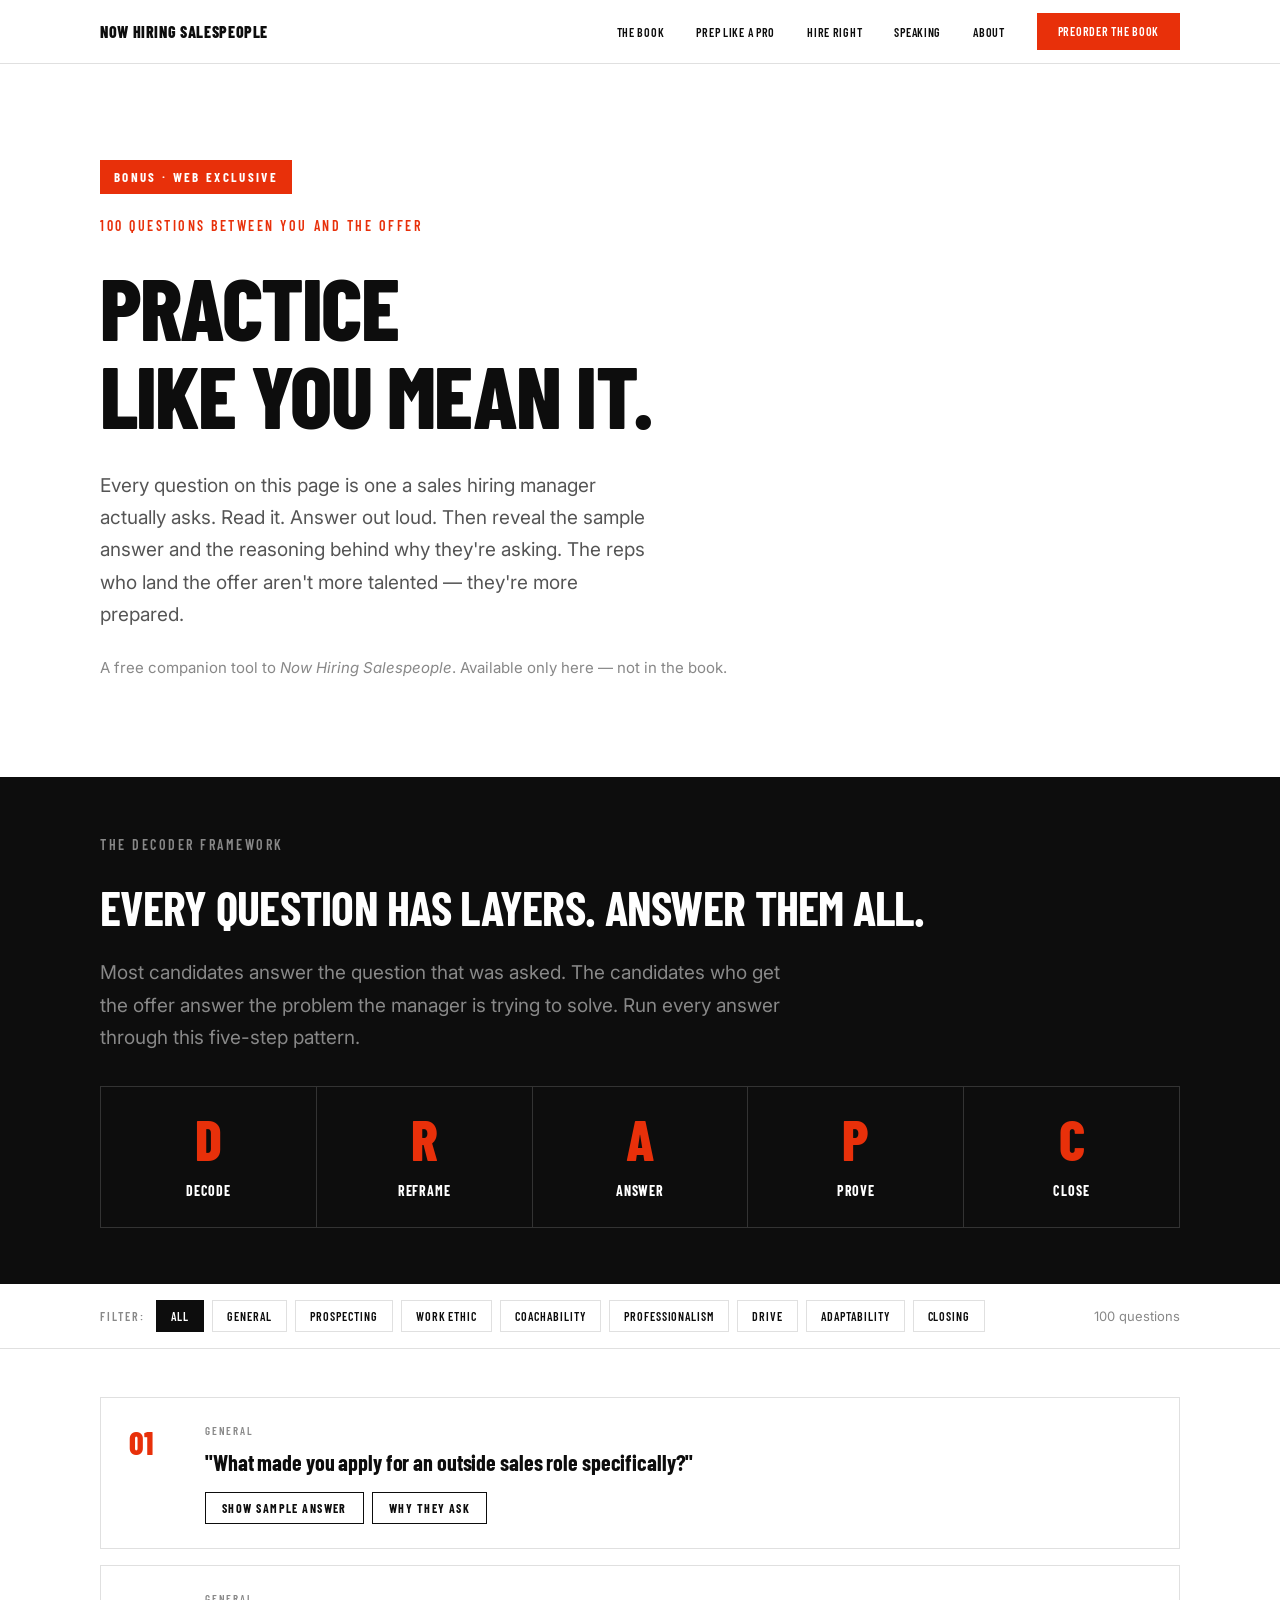
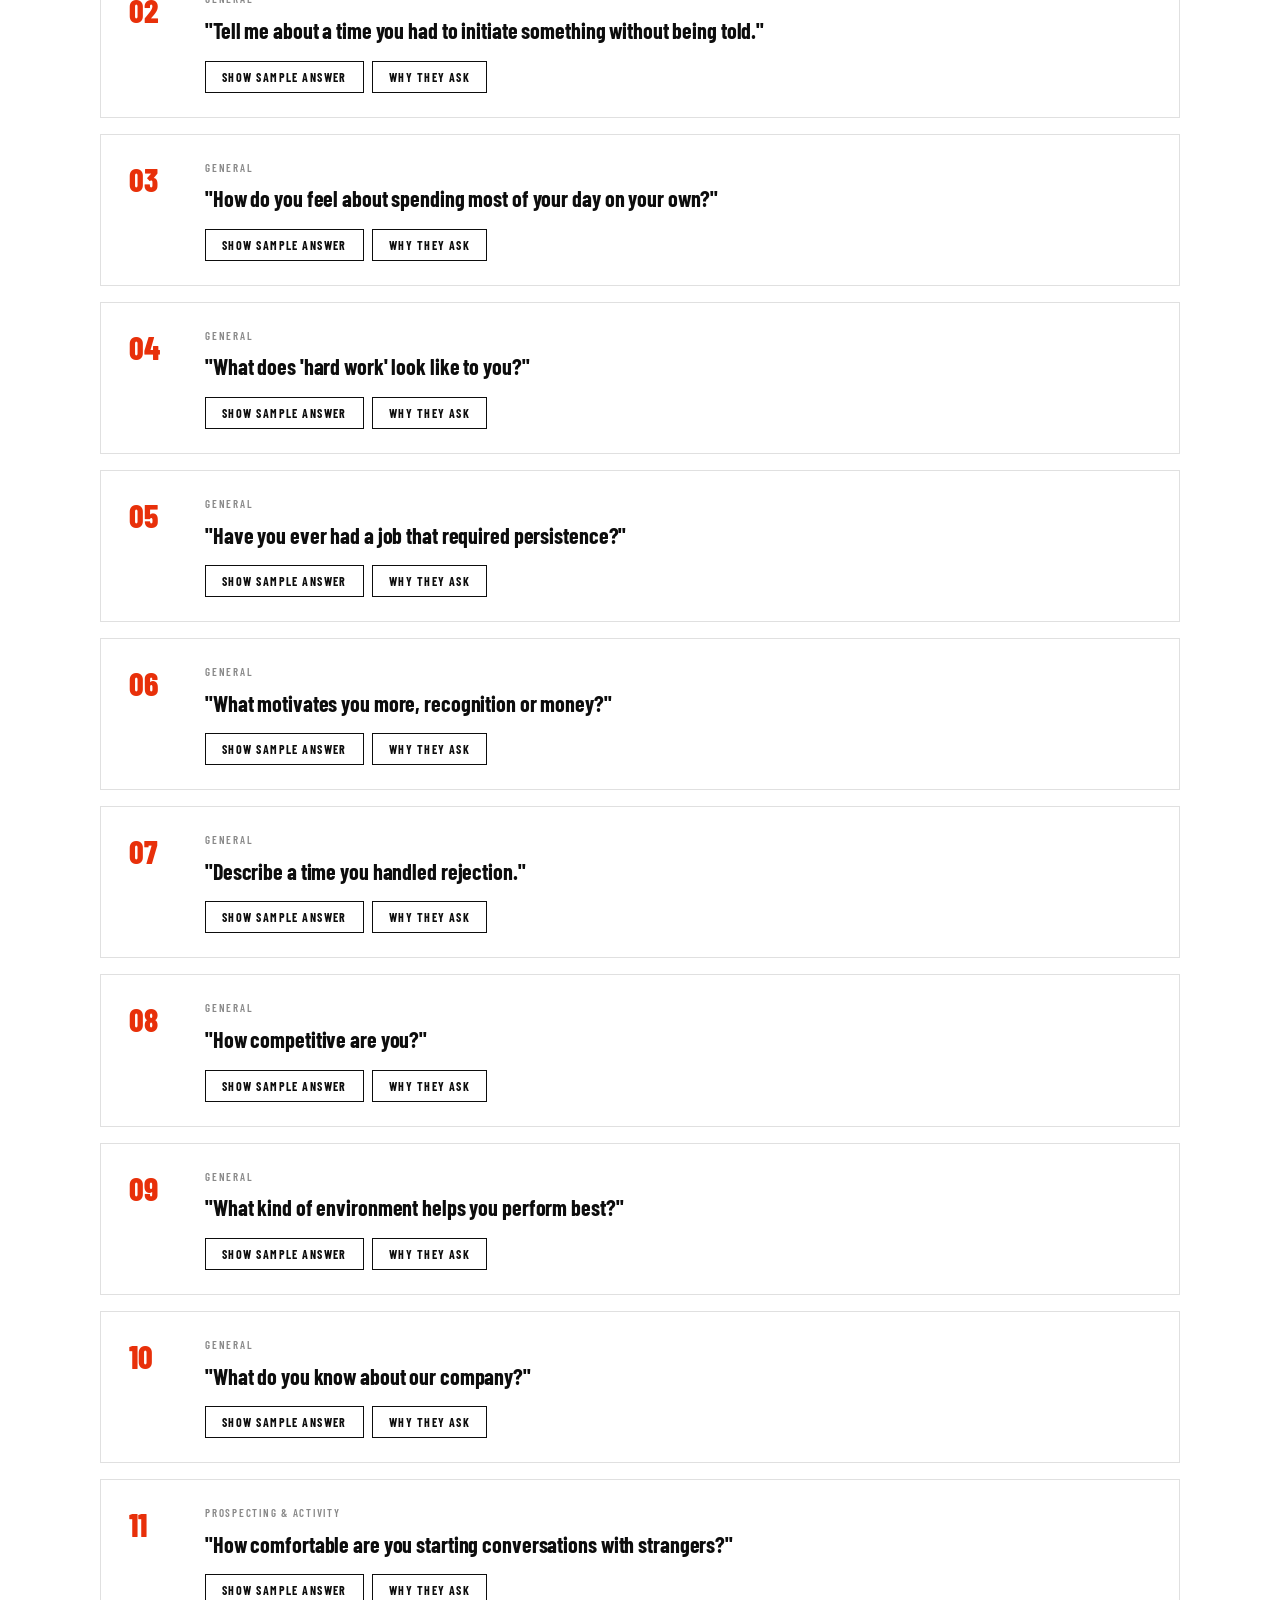
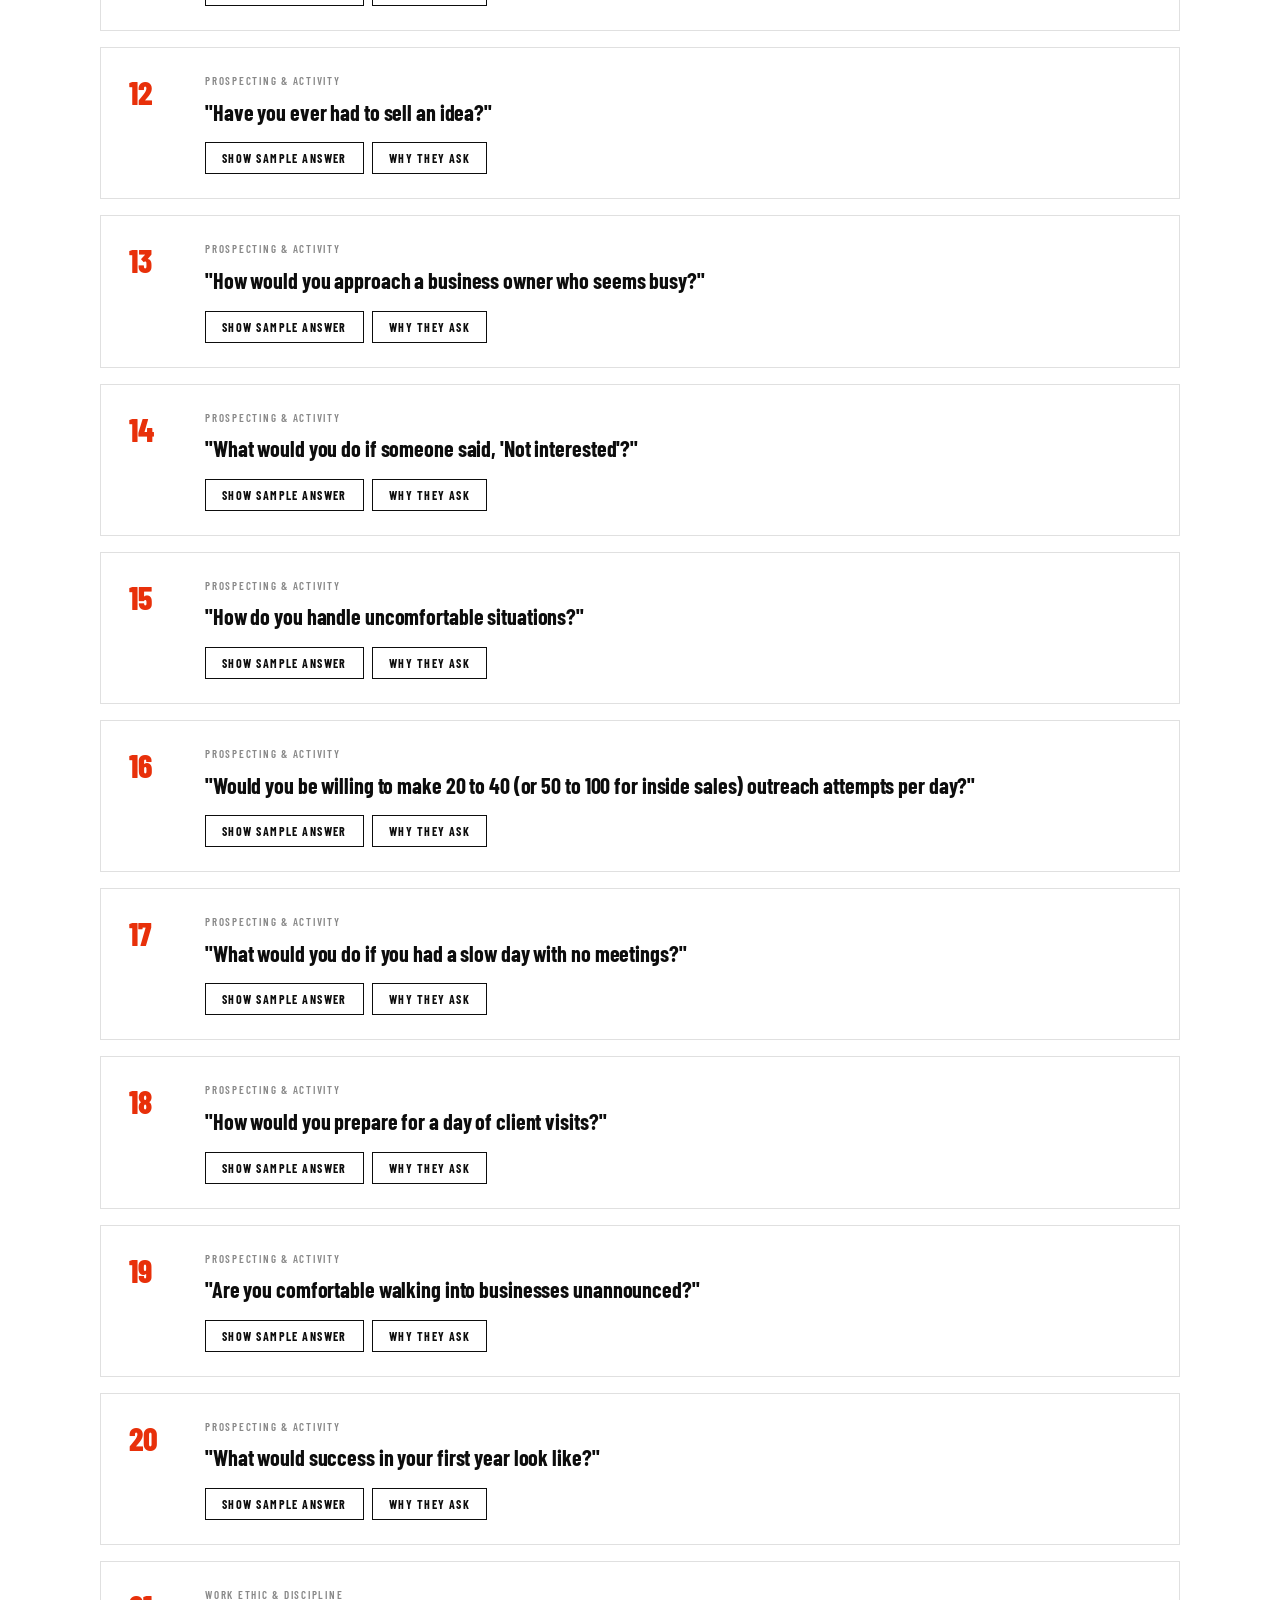
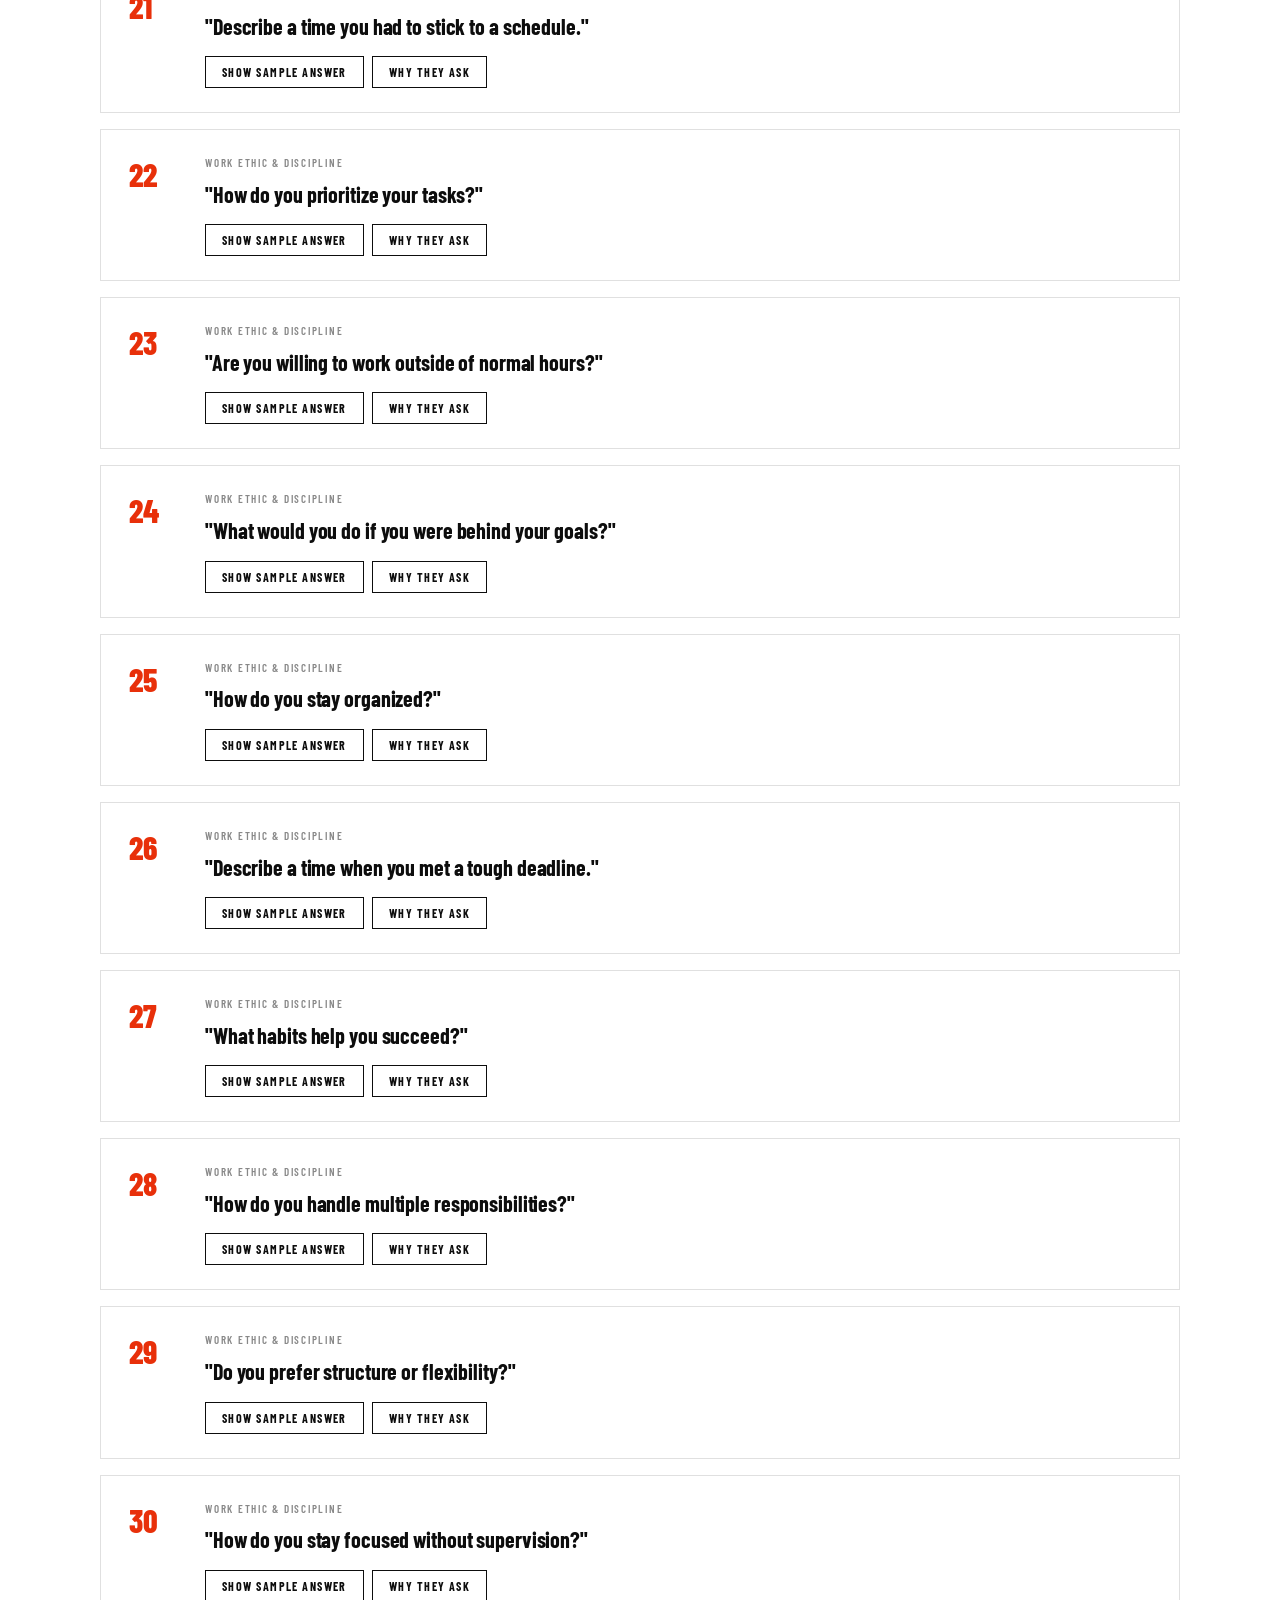
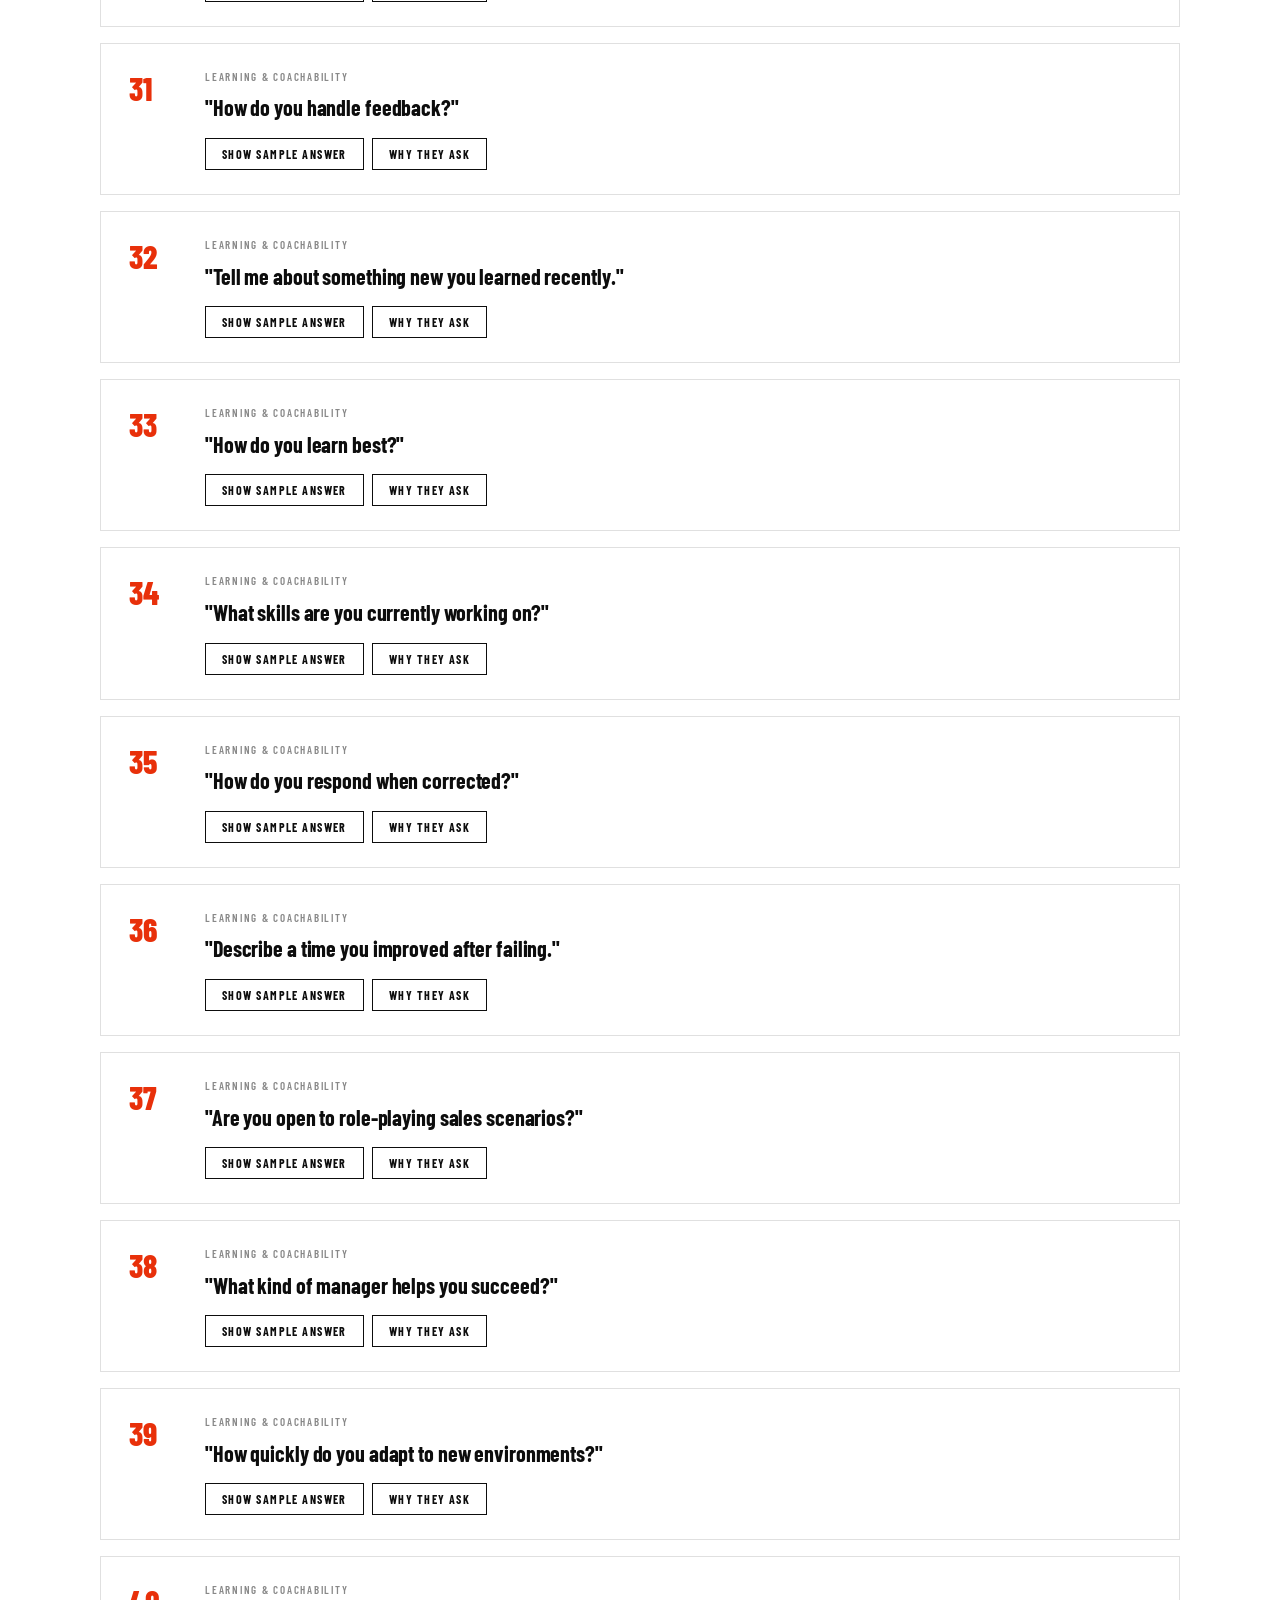
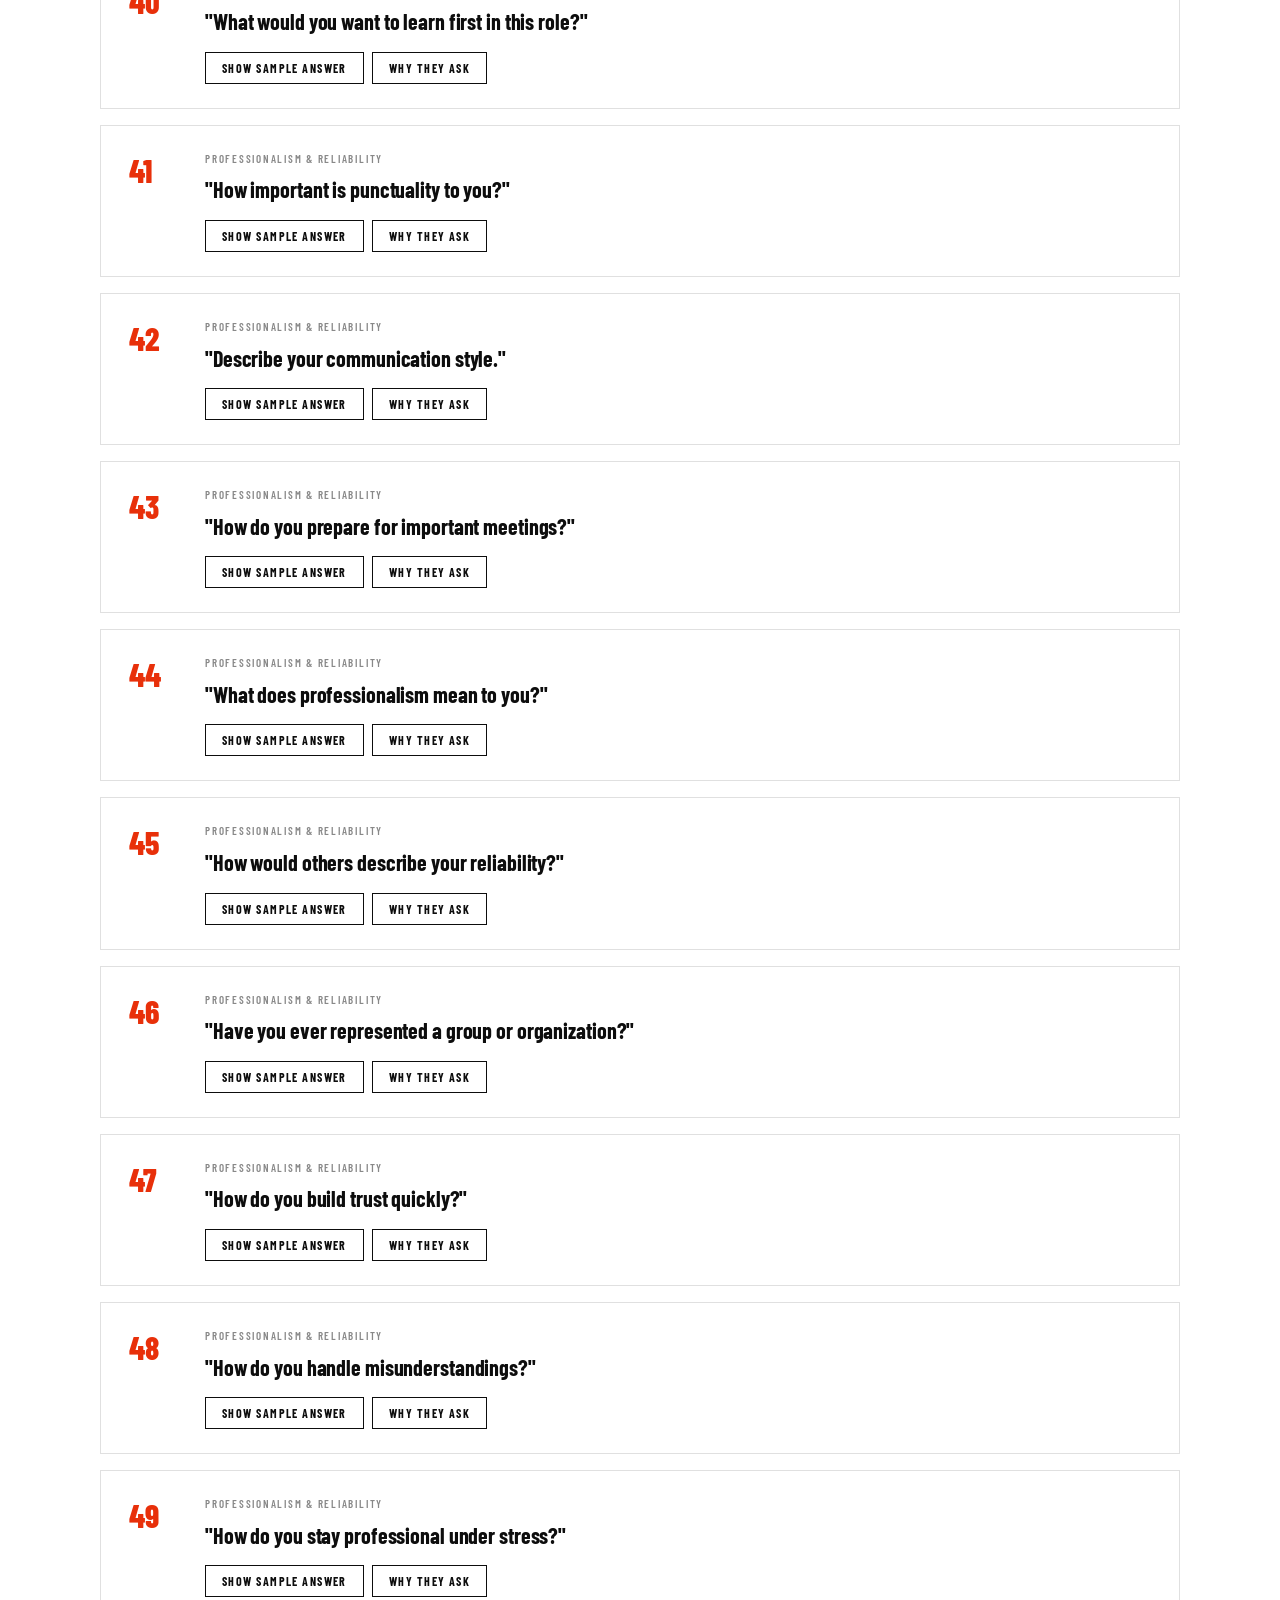
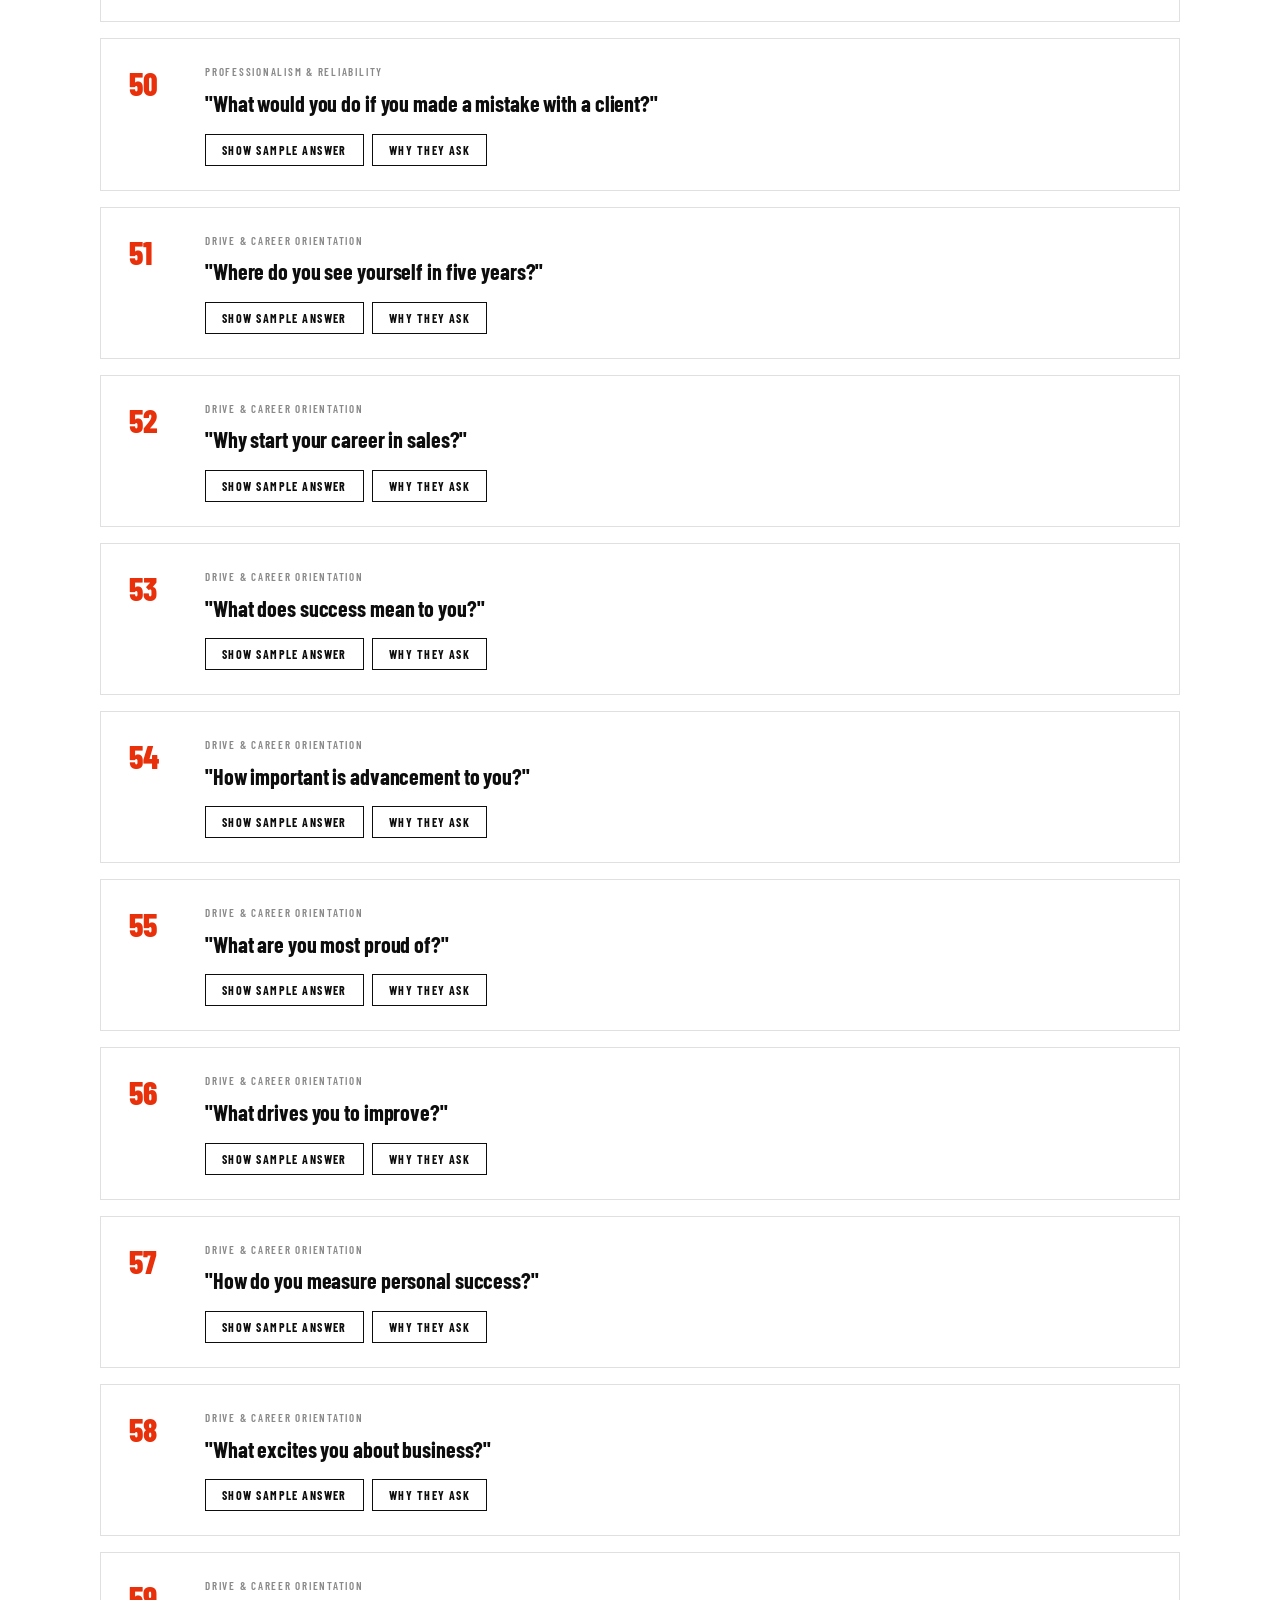
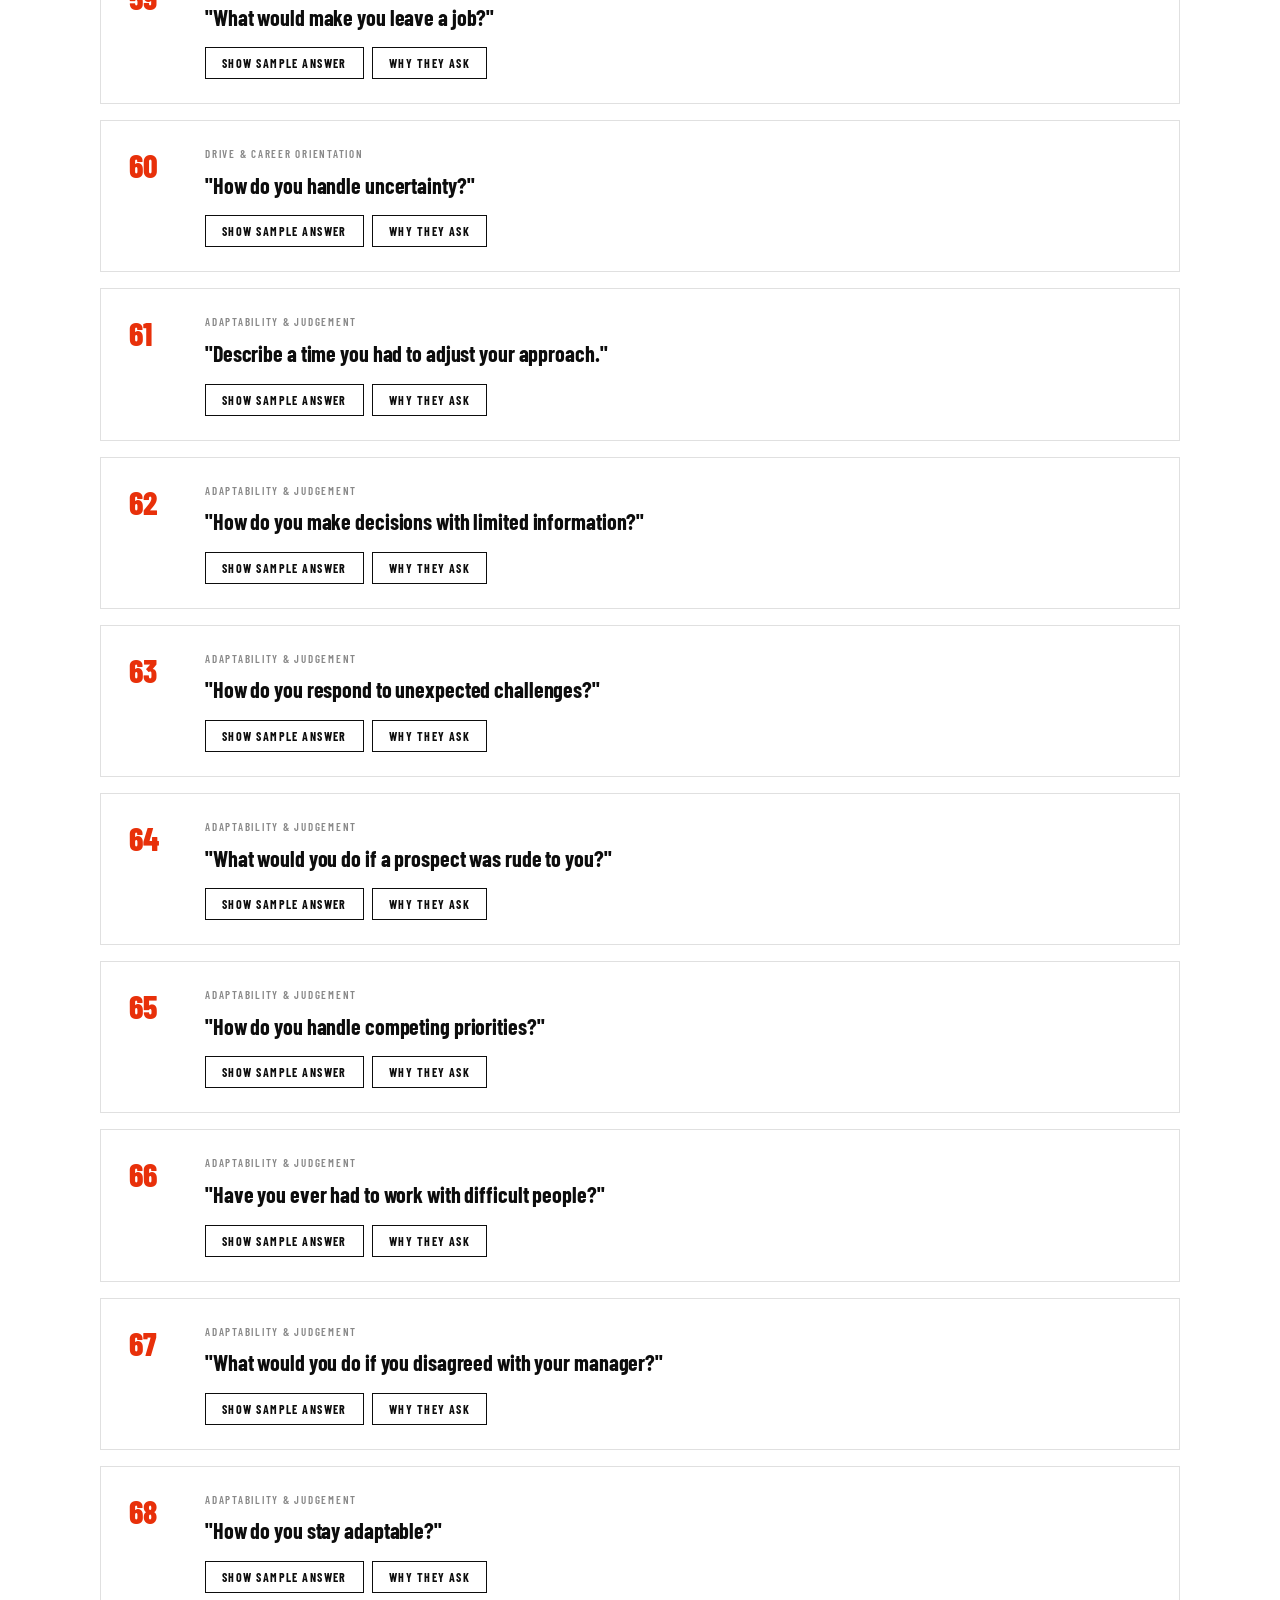
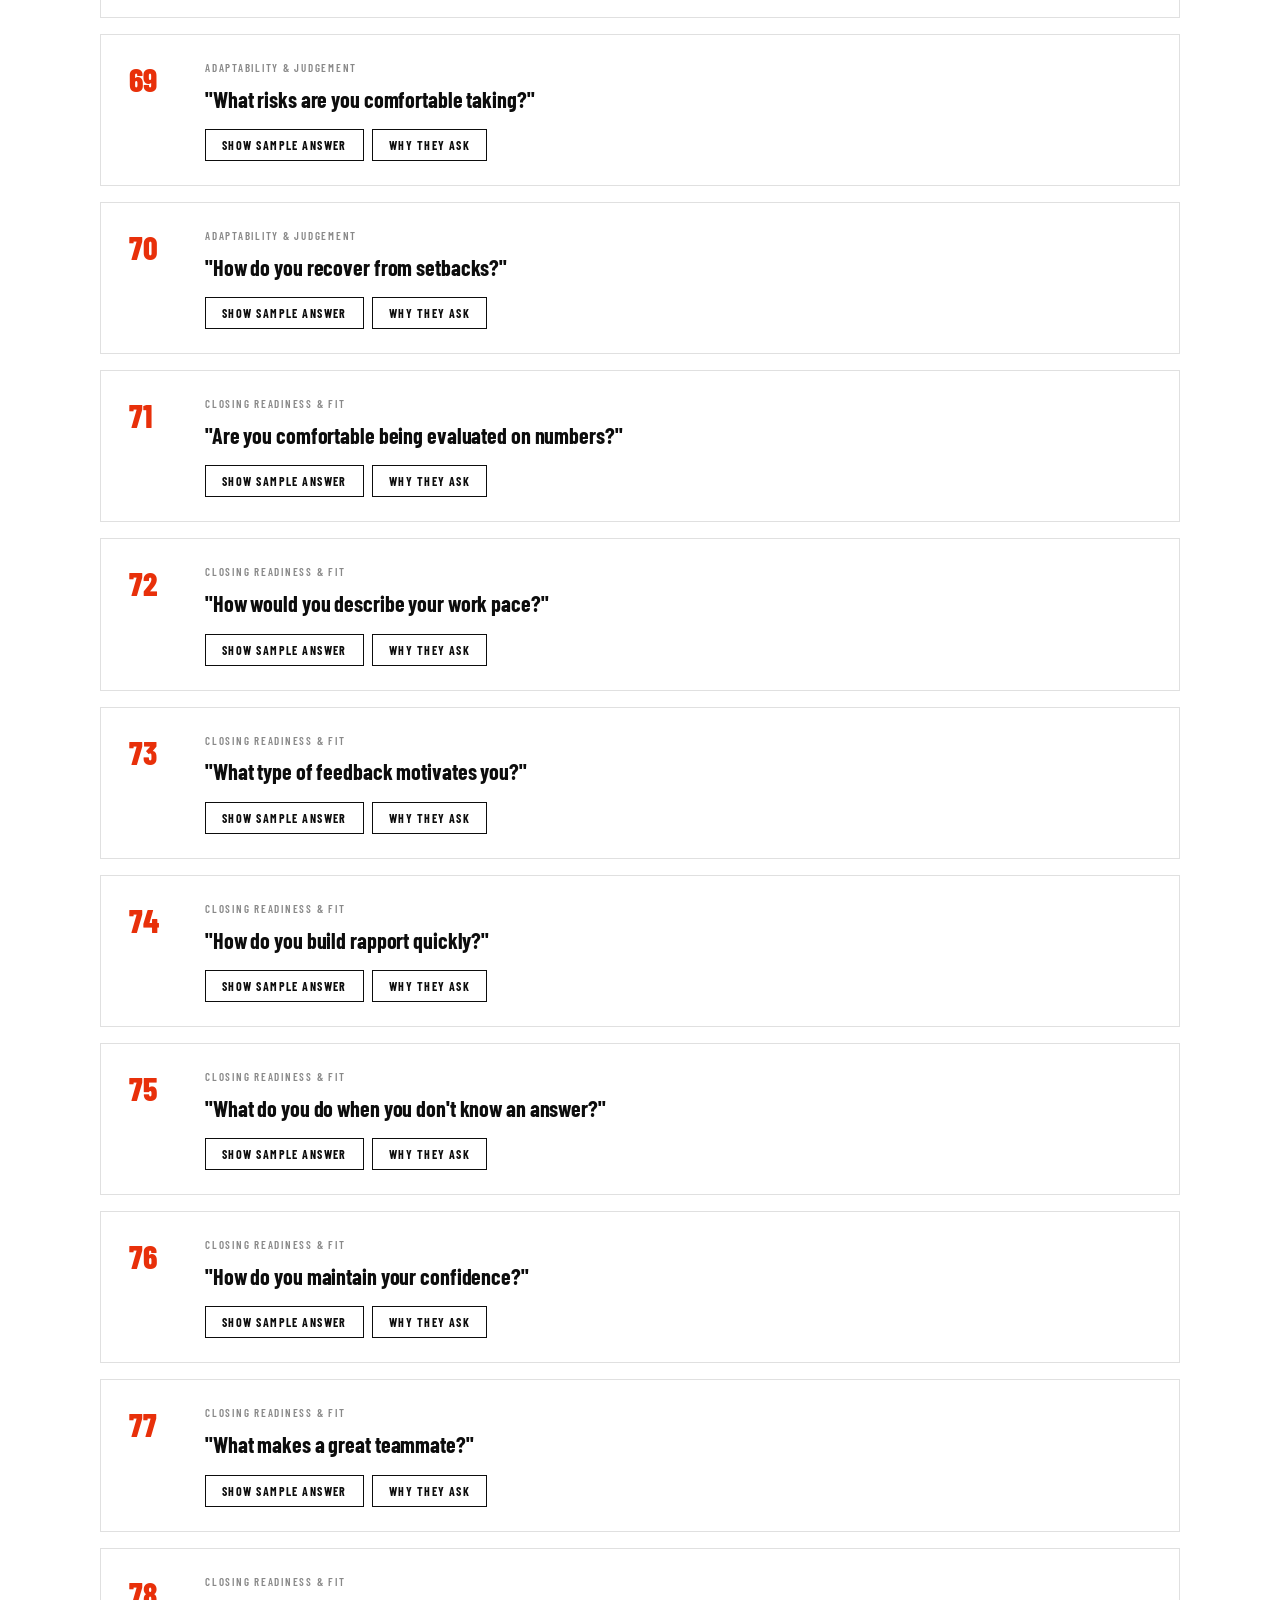
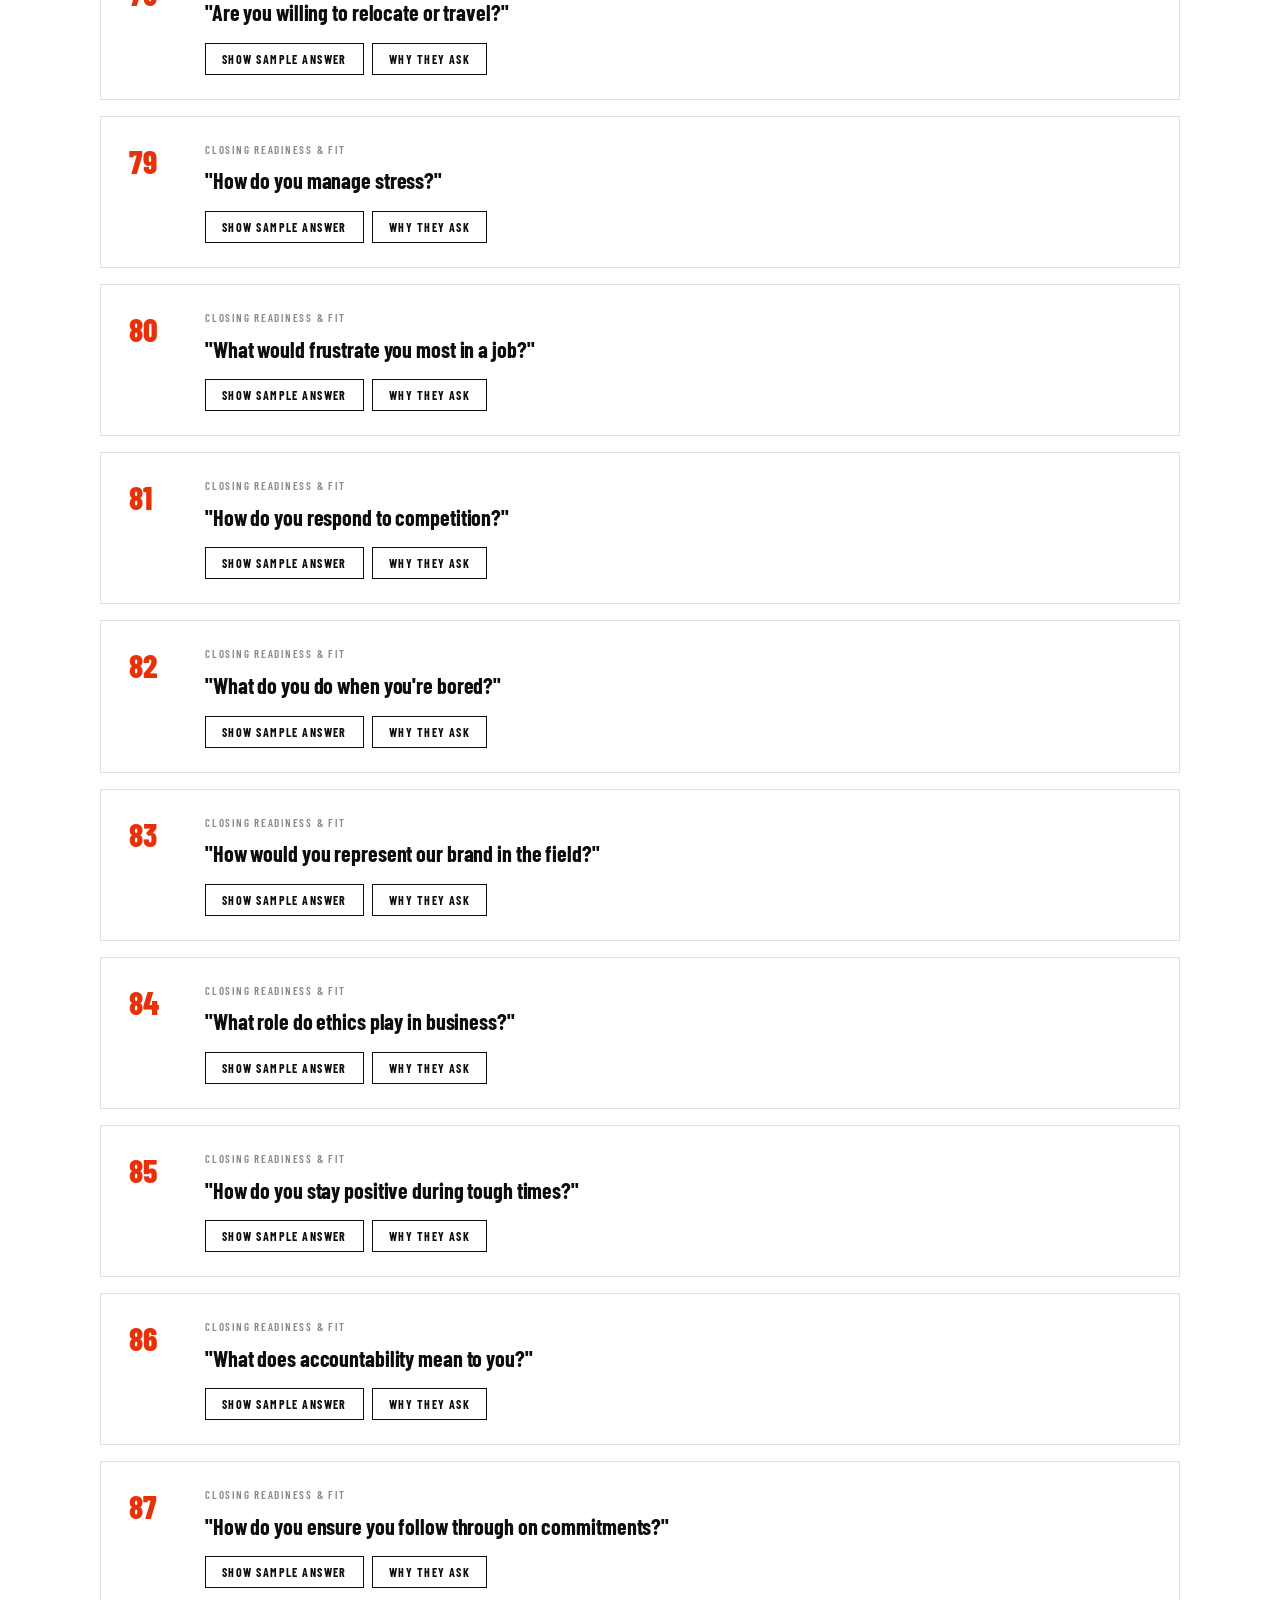
==== commit 2b231951: "Add Kit preorder form, update CTAs, replace dead Amazon buttons" ====
--- a/prep-questions.html
+++ b/prep-questions.html
@@ -231,7 +231,7 @@
         <li><a href="hire-right.html">Hire Right</a></li>
         <li><a href="speaking.html">Speaking</a></li>
         <li><a href="about.html">About</a></li>
-        <li><a href="index.html#order" class="btn btn-cta" style="padding:10px 20px;font-size:12px;">Order the Book</a></li>
+        <li><a href="index.html#order" class="btn btn-cta" style="padding:10px 20px;font-size:12px;">Preorder the Book</a></li>
       </ul>
     </div>
   </nav>
@@ -310,7 +310,7 @@
       <h2 class="h2">The Book Goes Deeper Than the Practice Tool.</h2>
       <p class="body-large mt-6" style="max-width:640px;margin-left:auto;margin-right:auto;">The Decoder Framework, the five hiring manager personas, the closing patterns, and the 90-day plan for after you get the job — all in <em>Now Hiring Salespeople</em>.</p>
       <div class="btn-row" style="justify-content:center;margin-top:32px;">
-        <a href="index.html#order" class="btn btn-cta">Order the Book</a>
+        <a href="index.html#order" class="btn btn-cta">Preorder the Book</a>
         <a href="index.html" class="btn btn-secondary">Read More About It</a>
       </div>
     </div>
